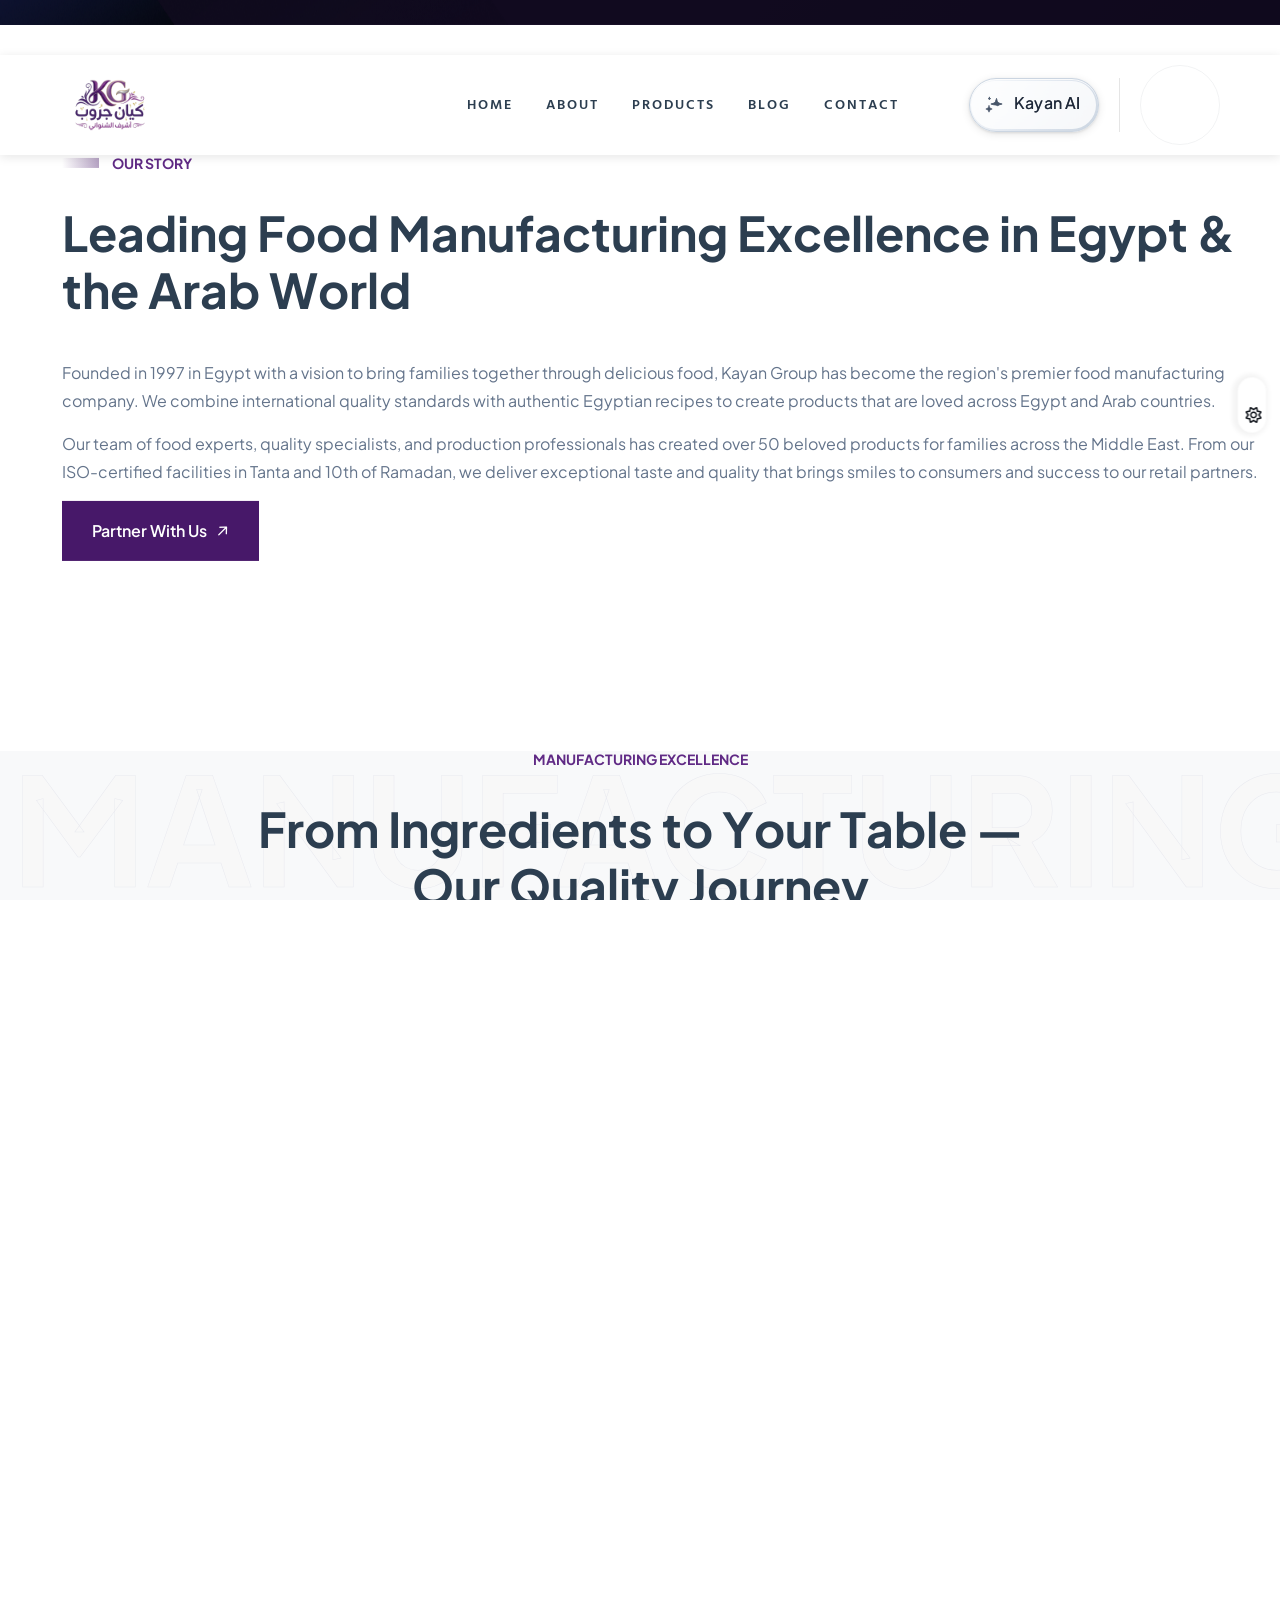
==== about.html @ 25fbd04a "lol lol" ====
<!DOCTYPE html>
<html class="no-js" lang="en">

<head>
    <meta charset="utf-8">
    <meta http-equiv="x-ua-compatible" content="ie=edge">
    <meta name="viewport" content="width=device-width, initial-scale=1, shrink-to-fit=no, user-scalable=no">
    <meta name="description"
        content="Learn about Kayan Group - Egypt's trusted food manufacturer since 1997. Discover our story of quality chocolates, candies, juices, and snacks across the Middle East with ISO certification.">

    <!-- Site Title -->
    <title>About Us - Kayan Group | Egyptian Food Manufacturing Excellence Since 1997</title>

    <!-- Place favicon.ico in the root directory -->
    <link rel="shortcut icon" type="image/x-icon" href="assets/img/favicon.png">

    <!-- CSS here -->
    <link rel="stylesheet" href="assets/css/bootstrap.min.css">
    <link rel="stylesheet" href="assets/css/fontawesome.min.css">
    <link rel="stylesheet" href="assets/css/venobox.min.css">
    <link rel="stylesheet" href="assets/css/odometer.min.css">
    <link rel="stylesheet" href="assets/css/nice-select.css">
    <link rel="stylesheet" href="assets/css/carouselTicker.css">
    <link rel="stylesheet" href="assets/css/swiper.min.css">
    <link rel="stylesheet" href="assets/css/main.css">
    <link rel="stylesheet" href="assets/css/custom-logo.css">

    <!-- Mobile Responsive Fixes -->
    <style>
        /* === BODY THEME STYLES === */
        body {
            background-color: #02050A !important;
            color: var(--rr-color-text-body);
        }

        [data-theme="light"] body {
            background-color: var(--rr-color-common-white) !important;
            color: #74787C;
        }

        /* === LOGO THEME STYLES === */
        .header-logo a {
            color: var(--rr-color-common-white) !important;
            font-family: var(--rr-ff-heading) !important;
        }

        [data-theme="light"] .header-logo a {
            color: #2c3e50 !important;
        }

        .side-menu-logo a {
            color: var(--rr-color-common-white) !important;
            font-family: var(--rr-ff-heading) !important;
        }

        [data-theme="light"] .side-menu-logo a {
            color: #2c3e50 !important;
        }

        /* === COMPREHENSIVE LIGHT MODE === */
        [data-theme="light"] {
            body {
                background-color: #ffffff !important;
                color: #2c3e50 !important;
            }

            .about-section-2,
            .about-section-5 {
                background-color: #ffffff !important;
            }

            .section-heading .section-title {
                color: #2c3e50 !important;
            }

            .section-heading .sub-heading {
                color: #602a85 !important;
            }

            .section-heading p,
            .about-content-2 p,
            .about-content-5 p {
                color: #64748b !important;
            }

            .process-section-2 {
                background-color: #f8f9fa !important;
            }

            .process-box {
                background-color: #ffffff !important;
                border: 1px solid #e2e8f0 !important;
                box-shadow: 0 2px 8px rgba(0, 0, 0, 0.1) !important;
            }

            .process-box .title {
                color: #2c3e50 !important;
            }

            .process-box p {
                color: #64748b !important;
            }

            .counter-section {
                background-color: #f8f9fa !important;
            }

            .counter-item .title {
                color: #2c3e50 !important;
            }

            .counter-item p {
                color: #64748b !important;
            }

            .testimonial-section {
                background-color: #ffffff !important;
            }

            .testi-item {
                background-color: #ffffff !important;
                border: 1px solid #e2e8f0 !important;
                box-shadow: 0 2px 8px rgba(0, 0, 0, 0.1) !important;
            }

            .testi-content .author {
                color: #2c3e50 !important;
            }

            .testi-content p {
                color: #64748b !important;
            }

            .running-text {
                background: linear-gradient(135deg, #602a85 0%, #471869 100%) !important;
            }

            .running-text ul li {
                color: #ffffff !important;
            }

            .page-header {
                background: linear-gradient(135deg, #602a85 0%, #471869 100%) !important;
            }

            .page-header .title {
                color: #ffffff !important;
            }

            .page-header .sub-title a {
                color: rgba(255, 255, 255, 0.8) !important;
            }

            h1,
            h2,
            h3,
            h4,
            h5,
            h6 {
                color: #2c3e50 !important;
            }

            p {
                color: #64748b !important;
            }

            /* === FOOTER AND HEADER LIGHT MODE === */
            .footer-section {
                background-color: #2c3e50 !important;
            }

            .header {
                background-color: rgba(255, 255, 255, 0.95) !important;
                backdrop-filter: blur(10px) !important;
            }

            .header.sticky-active {
                background-color: #ffffff !important;
                box-shadow: 0 2px 10px rgba(0, 0, 0, 0.1) !important;
            }

            .mobile-menu-items a {
                color: #2c3e50 !important;
            }

            .sidebar-area {
                background-color: #ffffff !important;
                color: #2c3e50 !important;
            }
        }

        @media (max-width: 767px) {

            /* Hero Section Mobile Fixes */
            .hero-content .sub-title,
            .page-header .title {
                font-size: 28px !important;
                line-height: 1.2 !important;
            }

            /* Section titles mobile */
            .section-title {
                font-size: 24px !important;
                line-height: 1.3 !important;
                margin-bottom: 20px !important;
            }

            /* Container and spacing adjustments */
            .container {
                padding-left: 15px !important;
                padding-right: 15px !important;
            }

            .pt-130 {
                padding-top: 60px !important;
            }

            .pb-130 {
                padding-bottom: 60px !important;
            }

            /* About items mobile */
            .about-item {
                text-align: center !important;
                margin-bottom: 30px !important;
            }

            /* Process items mobile */
            .process-item {
                text-align: center !important;
                padding: 20px 15px !important;
                margin-bottom: 30px !important;
            }

            /* Team items mobile */
            .team-item {
                margin-bottom: 30px !important;
            }

            /* Counter items mobile */
            .counter-item {
                text-align: center !important;
                margin-bottom: 30px !important;
            }

            /* Text adjustments */
            .sub-heading {
                font-size: 14px !important;
                margin-bottom: 10px !important;
            }

            /* Mobile navigation improvements */
            .mobile-menu-items {
                display: block !important;
            }

            /* Grid improvements */
            .row>div {
                margin-bottom: 20px !important;
            }

            /* Text overflow fixes */
            .overflow-hidden {
                overflow: visible !important;
            }

            /* About content mobile */
            .about-content {
                padding: 20px !important;
            }

            /* Tab content mobile */
            .nav-tabs {
                flex-direction: column !important;
            }

            .nav-link {
                text-align: center !important;
                margin-bottom: 10px !important;
            }
        }

        @media (max-width: 575px) {

            /* Extra small devices */
            .page-header .title {
                font-size: 24px !important;
            }

            .section-title {
                font-size: 20px !important;
            }

            .container {
                max-width: 100% !important;
                padding-left: 10px !important;
                padding-right: 10px !important;
            }
        }

        /* === PRELOADER RESPONSIVE FIXES === */
        .loading {
            white-space: nowrap !important;
            overflow: visible !important;
            width: auto !important;
            min-width: max-content;
            text-align: center;
        }

        .loading:before,
        .loading:after {
            white-space: nowrap !important;
            overflow: hidden !important;
            display: inline-block;
        }

        /* Responsive font sizes to ensure single line */
        @media (max-width: 1200px) {
            .loading {
                font-size: 80px !important;
            }
        }

        @media (max-width: 992px) {
            .loading {
                font-size: 70px !important;
            }
        }

        @media (max-width: 768px) {
            .loading {
                font-size: 50px !important;
            }
        }

        @media (max-width: 576px) {
            .loading {
                font-size: 35px !important;
            }
        }

        @media (max-width: 480px) {
            .loading {
                font-size: 28px !important;
            }
        }

        @media (max-width: 320px) {
            .loading {
                font-size: 22px !important;
            }
        }

        /* Ensure preloader text centering works correctly */
        #preloader .loading {
            left: 50% !important;
            transform: translate(-50%, -50%) !important;
            width: auto !important;
            max-width: 90vw;
        }
    </style>
</head>

<body>
    <!-- header-area-start -->
    <header class="header inner-header sticky-active">
        <div class="primary-header">
            <div class="primary-header-inner">
                <div class="header-logo d-lg-block">
                    <a href="index.html">
                        <img src="assets/img/logo/LOGO.png" alt="Kayan Group" style="height: 100px;" class="logo-dark">
                        <img src="assets/img/logo/LOGO light.png" alt="Kayan Group" style="height: 100px;"
                            class="logo-light">
                    </a>
                </div>
                <div class="header-right-wrap">
                    <div class="header-menu-wrap">
                        <div class="mobile-menu-items">
                            <ul>
                                <li>
                                    <a href="index.html">Home</a>
                                </li>
                                <li class="active">
                                    <a href="about.html">About</a>
                                </li>
                                <li>
                                    <a href="project.html">Products</a>
                                </li>
                                <li>
                                    <a href="blog.html">Blog</a>
                                </li>
                                <li><a href="contact.html">Contact</a></li>
                            </ul>
                        </div>
                    </div>
                    <!-- /.header-menu-wrap -->
                    <div class="header-right">
                        <div class="header-ai-btn">
                            <div class="sp">
                                <button class="sparkle-button">
                                    <span class="spark"></span>
                                    <span class="backdrop"></span>
                                    <svg class="sparkle" viewBox="0 0 24 24" fill="none"
                                        xmlns="http://www.w3.org/2000/svg">
                                        <path
                                            d="M14.187 8.096L15 5.25L15.813 8.096C16.0231 8.83114 16.4171 9.50062 16.9577 10.0413C17.4984 10.5819 18.1679 10.9759 18.903 11.186L21.75 12L18.904 12.813C18.1689 13.0231 17.4994 13.4171 16.9587 13.9577C16.4181 14.4984 15.1679 13.0241 11.097 12.814L8.25 12L11.096 11.187C11.8311 10.9769 12.5006 10.5829 13.0413 10.0423C13.5819 9.50162 13.9759 8.83214 14.186 8.097L14.187 8.096Z"
                                            fill="black" stroke="black" stroke-linecap="round" stroke-linejoin="round">
                                        </path>
                                        <path
                                            d="M6 14.25L5.741 15.285C5.59267 15.8785 5.28579 16.4206 4.85319 16.8532C4.42059 17.2858 3.87853 17.5927 3.285 17.741L2.25 18L3.285 18.259C3.87853 18.4073 4.42059 18.7142 4.85319 19.1468C5.28579 19.5794 5.59267 20.1215 5.741 20.715L6 21.75L6.259 20.715C6.40725 20.1216 6.71398 19.5796 7.14639 19.147C7.5788 18.7144 8.12065 18.4075 8.714 18.259L9.75 18L8.714 17.741C8.12065 17.5925 7.5788 17.2856 7.14639 16.853C6.71398 16.4204 6.40725 15.8784 6.259 15.285L6 14.25Z"
                                            fill="black" stroke="black" stroke-linecap="round" stroke-linejoin="round">
                                        </path>
                                        <path
                                            d="M6.5 4L6.303 4.5915C6.24777 4.75718 6.15472 4.90774 6.03123 5.03123C5.90774 5.15472 5.75718 5.24777 5.5915 5.303L5 5.5L5.5915 5.697C5.75718 5.75223 5.90774 5.84528 6.03123 5.96877C6.15472 6.09226 6.24777 6.24282 6.303 6.4085L6.5 7L6.697 6.4085C6.75223 6.24282 6.84528 6.09226 6.96877 5.96877C7.09226 5.84528 7.24282 5.75223 7.4085 5.697L8 5.5L7.4085 5.303C7.24282 5.24777 7.09226 5.15472 6.96877 5.03123C6.84528 4.90774 6.75223 4.75718 6.697 4.5915L6.5 4Z"
                                            fill="black" stroke="black" stroke-linecap="round" stroke-linejoin="round">
                                        </path>
                                    </svg>
                                    <span class="text">Kayan AI</span>
                                </button>
                                <div class="bodydrop"></div>
                                <span aria-hidden="true" class="particle-pen">
                                    <svg class="particle" viewBox="0 0 15 15" fill="none"
                                        xmlns="http://www.w3.org/2000/svg">
                                        <path
                                            d="M6.937 3.846L7.75 1L8.563 3.846C8.77313 4.58114 9.1671 5.25062 9.70774 5.79126C10.2484 6.3319 10.9179 6.72587 11.653 6.936L14.5 7.75L11.654 8.563C10.9189 8.77313 10.2494 9.1671 9.70874 9.70774C9.1681 10.2484 8.77413 10.9179 8.564 11.653L7.75 14.5L6.937 11.654C6.72687 10.9189 6.3329 10.2494 5.79226 9.70874C5.25162 9.1681 4.58214 8.77413 3.847 8.564L1 7.75L3.846 6.937C4.58114 6.72687 5.25062 6.3329 5.79126 5.79226C6.3319 5.25162 6.72587 4.58214 6.936 3.847L6.937 3.846Z"
                                            fill="black" stroke="black" stroke-linecap="round" stroke-linejoin="round">
                                        </path>
                                    </svg>
                                    <svg class="particle" viewBox="0 0 15 15" fill="none"
                                        xmlns="http://www.w3.org/2000/svg">
                                        <path
                                            d="M6.937 3.846L7.75 1L8.563 3.846C8.77313 4.58114 9.1671 5.25062 9.70774 5.79126C10.2484 6.3319 10.9179 6.72587 11.653 6.936L14.5 7.75L11.654 8.563C10.9189 8.77313 10.2494 9.1671 9.70874 9.70774C9.1681 10.2484 8.77413 10.9179 8.564 11.653L7.75 14.5L6.937 11.654C6.72687 10.9189 6.3329 10.2494 5.79226 9.70874C5.25162 9.1681 4.58214 8.77413 3.847 8.564L1 7.75L3.846 6.937C4.58114 6.72687 5.25062 6.3329 5.79126 5.79226C6.3319 5.25162 6.72587 4.58214 6.936 3.847L6.937 3.846Z"
                                            fill="black" stroke="black" stroke-linecap="round" stroke-linejoin="round">
                                        </path>
                                    </svg>
                                    <svg class="particle" viewBox="0 0 15 15" fill="none"
                                        xmlns="http://www.w3.org/2000/svg">
                                        <path
                                            d="M6.937 3.846L7.75 1L8.563 3.846C8.77313 4.58114 9.1671 5.25062 9.70774 5.79126C10.2484 6.3319 10.9179 6.72587 11.653 6.936L14.5 7.75L11.654 8.563C10.9189 8.77313 10.2494 9.1671 9.70874 9.70774C9.1681 10.2484 8.77413 10.9179 8.564 11.653L7.75 14.5L6.937 11.654C6.72687 10.9189 6.3329 10.2494 5.79226 9.70874C5.25162 9.1681 4.58214 8.77413 3.847 8.564L1 7.75L3.846 6.937C4.58114 6.72687 5.25062 6.3329 5.79126 5.79226C6.3319 5.25162 6.72587 4.58214 6.936 3.847L6.937 3.846Z"
                                            fill="black" stroke="black" stroke-linecap="round" stroke-linejoin="round">
                                        </path>
                                    </svg>
                                    <svg class="particle" viewBox="0 0 15 15" fill="none"
                                        xmlns="http://www.w3.org/2000/svg">
                                        <path
                                            d="M6.937 3.846L7.75 1L8.563 3.846C8.77313 4.58114 9.1671 5.25062 9.70774 5.79126C10.2484 6.3319 10.9179 6.72587 11.653 6.936L14.5 7.75L11.654 8.563C10.9189 8.77313 10.2494 9.1671 9.70874 9.70774C9.1681 10.2484 8.77413 10.9179 8.564 11.653L7.75 14.5L6.937 11.654C6.72687 10.9189 6.3329 10.2494 5.79226 9.70874C5.25162 9.1681 4.58214 8.77413 3.847 8.564L1 7.75L3.846 6.937C4.58114 6.72687 5.25062 6.3329 5.79126 5.79226C6.3319 5.25162 6.72587 4.58214 6.936 3.847L6.937 3.846Z"
                                            fill="black" stroke="black" stroke-linecap="round" stroke-linejoin="round">
                                        </path>
                                    </svg>
                                    <svg class="particle" viewBox="0 0 15 15" fill="none"
                                        xmlns="http://www.w3.org/2000/svg">
                                        <path
                                            d="M6.937 3.846L7.75 1L8.563 3.846C8.77313 4.58114 9.1671 5.25062 9.70774 5.79126C10.2484 6.3319 10.9179 6.72587 11.653 6.936L14.5 7.75L11.654 8.563C10.9189 8.77313 10.2494 9.1671 9.70874 9.70774C9.1681 10.2484 8.77413 10.9179 8.564 11.653L7.75 14.5L6.937 11.654C6.72687 10.9189 6.3329 10.2494 5.79226 9.70874C5.25162 9.1681 4.58214 8.77413 3.847 8.564L1 7.75L3.846 6.937C4.58114 6.72687 5.25062 6.3329 5.79126 5.79226C6.3319 5.25162 6.72587 4.58214 6.936 3.847L6.937 3.846Z"
                                            fill="black" stroke="black" stroke-linecap="round" stroke-linejoin="round">
                                        </path>
                                    </svg>
                                    <svg class="particle" viewBox="0 0 15 15" fill="none"
                                        xmlns="http://www.w3.org/2000/svg">
                                        <path
                                            d="M6.937 3.846L7.75 1L8.563 3.846C8.77313 4.58114 9.1671 5.25062 9.70774 5.79126C10.2484 6.3319 10.9179 6.72587 11.653 6.936L14.5 7.75L11.654 8.563C10.9189 8.77313 10.2494 9.1671 9.70874 9.70774C9.1681 10.2484 8.77413 10.9179 8.564 11.653L7.75 14.5L6.937 11.654C6.72687 10.9189 6.3329 10.2494 5.79226 9.70874C5.25162 9.1681 4.58214 8.77413 3.847 8.564L1 7.75L3.846 6.937C4.58114 6.72687 5.25062 6.3329 5.79126 5.79226C6.3319 5.25162 6.72587 4.58214 6.936 3.847L6.937 3.846Z"
                                            fill="black" stroke="black" stroke-linecap="round" stroke-linejoin="round">
                                        </path>
                                    </svg>
                                    <svg class="particle" viewBox="0 0 15 15" fill="none"
                                        xmlns="http://www.w3.org/2000/svg">
                                        <path
                                            d="M6.937 3.846L7.75 1L8.563 3.846C8.77313 4.58114 9.1671 5.25062 9.70774 5.79126C10.2484 6.3319 10.9179 6.72587 11.653 6.936L14.5 7.75L11.654 8.563C10.9189 8.77313 10.2494 9.1671 9.70874 9.70774C9.1681 10.2484 8.77413 10.9179 8.564 11.653L7.75 14.5L6.937 11.654C6.72687 10.9189 6.3329 10.2494 5.79226 9.70874C5.25162 9.1681 4.58214 8.77413 3.847 8.564L1 7.75L3.846 6.937C4.58114 6.72687 5.25062 6.3329 5.79126 5.79226C6.3319 5.25162 6.72587 4.58214 6.936 3.847L6.937 3.846Z"
                                            fill="black" stroke="black" stroke-linecap="round" stroke-linejoin="round">
                                        </path>
                                    </svg>
                                    <svg class="particle" viewBox="0 0 15 15" fill="none"
                                        xmlns="http://www.w3.org/2000/svg">
                                        <path
                                            d="M6.937 3.846L7.75 1L8.563 3.846C8.77313 4.58114 9.1671 5.25062 9.70774 5.79126C10.2484 6.3319 10.9179 6.72587 11.653 6.936L14.5 7.75L11.654 8.563C10.9189 8.77313 10.2494 9.1671 9.70874 9.70774C9.1681 10.2484 8.77413 10.9179 8.564 11.653L7.75 14.5L6.937 11.654C6.72687 10.9189 6.3329 10.2494 5.79226 9.70874C5.25162 9.1681 4.58214 8.77413 3.847 8.564L1 7.75L3.846 6.937C4.58114 6.72687 5.25062 6.3329 5.79126 5.79226C6.3319 5.25162 6.72587 4.58214 6.936 3.847L6.937 3.846Z"
                                            fill="black" stroke="black" stroke-linecap="round" stroke-linejoin="round">
                                        </path>
                                    </svg>
                                    <svg class="particle" viewBox="0 0 15 15" fill="none"
                                        xmlns="http://www.w3.org/2000/svg">
                                        <path
                                            d="M6.937 3.846L7.75 1L8.563 3.846C8.77313 4.58114 9.1671 5.25062 9.70774 5.79126C10.2484 6.3319 10.9179 6.72587 11.653 6.936L14.5 7.75L11.654 8.563C10.9189 8.77313 10.2494 9.1671 9.70874 9.70774C9.1681 10.2484 8.77413 10.9179 8.564 11.653L7.75 14.5L6.937 11.654C6.72687 10.9189 6.3329 10.2494 5.79226 9.70874C5.25162 9.1681 4.58214 8.77413 3.847 8.564L1 7.75L3.846 6.937C4.58114 6.72687 5.25062 6.3329 5.79126 5.79226C6.3319 5.25162 6.72587 4.58214 6.936 3.847L6.937 3.846Z"
                                            fill="black" stroke="black" stroke-linecap="round" stroke-linejoin="round">
                                        </path>
                                    </svg>
                                    <svg class="particle" viewBox="0 0 15 15" fill="none"
                                        xmlns="http://www.w3.org/2000/svg">
                                        <path
                                            d="M6.937 3.846L7.75 1L8.563 3.846C8.77313 4.58114 9.1671 5.25062 9.70774 5.79126C10.2484 6.3319 10.9179 6.72587 11.653 6.936L14.5 7.75L11.654 8.563C10.9189 8.77313 10.2494 9.1671 9.70874 9.70774C9.1681 10.2484 8.77413 10.9179 8.564 11.653L7.75 14.5L6.937 11.654C6.72687 10.9189 6.3329 10.2494 5.79226 9.70874C5.25162 9.1681 4.58214 8.77413 3.847 8.564L1 7.75L3.846 6.937C4.58114 6.72687 5.25062 6.3329 5.79126 5.79226C6.3319 5.25162 6.72587 4.58214 6.936 3.847L6.937 3.846Z"
                                            fill="black" stroke="black" stroke-linecap="round" stroke-linejoin="round">
                                        </path>
                                    </svg>
                                </span>
                            </div>
                        </div>
                        <div class="sidebar-icon">
                            <button class="sidebar-trigger open">
                                <svg width="24" height="23" viewBox="0 0 24 23" fill="none"
                                    xmlns="http://www.w3.org/2000/svg">
                                    <path d="M0.300781 0H5.30078V5H0.300781V0Z" fill="currentColor" />
                                    <path d="M0.300781 9H5.30078V14H0.300781V9Z" fill="currentColor" />
                                    <path d="M0.300781 18H5.30078V23H0.300781V18Z" fill="currentColor" />
                                    <path d="M9.30078 0H14.3008V5H9.30078V0Z" fill="currentColor" />
                                    <path d="M9.30078 9H14.3008V14H9.30078V9Z" fill="currentColor" />
                                    <path d="M9.30078 18H14.3008V23H9.30078V18Z" fill="currentColor" />
                                    <path d="M18.3008 0H23.3008V5H18.3008V0Z" fill="currentColor" />
                                    <path d="M18.3008 9H23.3008V14H18.3008V9Z" fill="currentColor" />
                                    <path d="M18.3008 18H23.3008V23H18.3008V18Z" fill="currentColor" />
                                </svg>
                            </button>
                        </div>
                    </div>
                    <!-- /.header-right -->
                </div>
            </div>
            <!-- /.primary-header-inner -->
        </div>
    </header>
    <!-- /.Main Header -->

    <div id="popup-search-box">
        <div class="box-inner-wrap d-flex align-items-center">
            <form id="form" action="#" method="get" role="search">
                <input id="popup-search" type="text" name="s" placeholder="Type keywords here...">
            </form>
            <div class="search-close"><i class="fa-sharp fa-regular fa-xmark"></i></div>
        </div>
    </div>
    <!-- /#popup-search-box -->

    <div id="sidebar-area" class="sidebar-area">
        <button class="sidebar-trigger close">
            <svg class="sidebar-close" xmlns="http://www.w3.org/2000/svg" xmlns:xlink="http://www.w3.org/1999/xlink"
                x="0px" y="0px" width="16px" height="12.7px" viewBox="0 0 16 12.7"
                style="enable-background: new 0 0 16 12.7" xml:space="preserve">
                <g>
                    <rect x="0" y="5.4" transform="matrix(0.7071 -0.7071 0.7071 0.7071 -2.1569 7.5208)" width="16"
                        height="2"></rect>
                    <rect x="0" y="5.4" transform="matrix(0.7071 0.7071 -0.7071 0.7071 6.8431 -3.7929)" width="16"
                        height="2"></rect>
                </g>
            </svg>
        </button>
        <div class="side-menu-content">
            <div class="side-menu-logo">
                <a href="index.html">
                    <img src="assets/img/logo/LOGO.png" alt="Kayan Group" style="height: 70px;" class="logo-dark">
                    <img src="assets/img/logo/LOGO light.png" alt="Kayan Group" style="height: 70px;"
                        class="logo-light">
                </a>
            </div>
            <div class="side-menu-wrap"></div>
            <div class="side-menu-about">
                <div class="side-menu-header">
                    <h3>About Us</h3>
                </div>
                <p>We are a leading food manufacturing company established in 1997 in Egypt, specializing in premium
                    chocolates, candies, juices, and snacks for families across the Middle East. From our ISO-certified
                    facilities, we create delicious moments with quality and authentic Egyptian recipes.</p>
                <a href="contact.html" class="rr-primary-btn">Partner With Us</a>
            </div>
            <div class="side-menu-contact">
                <div class="side-menu-header">
                    <h3>Contact Us</h3>
                </div>
                <ul class="side-menu-list">
                    <li>
                        <i class="fas fa-map-marker-alt"></i>
                        <p>Al-Nakheel Resort, after Total Gas Station, Ismailia–Cairo Road, next to Ben El-Maboud Coffee
                            Company – Cairo</p>
                    </li>
                    <li>
                        <i class="fas fa-phone"></i>
                        <a href="tel:+201066122005">+20 106 612 2005</a>
                    </li>
                    <li>
                        <i class="fas fa-envelope-open-text"></i>
                        <a href="mailto:Info@kayan-grp.com">Info@kayan-grp.com</a>
                    </li>
                </ul>
            </div>
            <ul class="side-menu-social">
                <li class="facebook"><a href="#"><i class="fab fa-facebook-f"></i></a></li>
                <li class="instagram"><a href="#"><i class="fab fa-instagram"></i></a></li>
                <li class="twitter"><a href="#"><i class="fab fa-twitter"></i></a></li>
                <li class="g-plus"><a href="#"><i class="fab fa-fab fa-google-plus"></i></a></li>
            </ul>
        </div>
    </div>
    <!--/.sidebar-area-->

    <div id="preloader">
        <div class="loading" data-loading-text="Kayan Group"></div>
    </div>
    <!-- ./ preloader -->

    <div id="smooth-wrapper">
        <div id="smooth-content">

            <section class="page-header" data-background="assets/img/bg-img/page-header-bg.jpg">
                <div class="overlay"></div>
                <div class="shapes">
                    <div class="shape shape-1"><img src="assets/img/shapes/page-header-shape-1.png" alt="shape"></div>
                    <div class="shape shape-2"><img src="assets/img/shapes/page-header-shape-2.png" alt="shape"></div>
                    <div class="shape shape-3"><img src="assets/img/shapes/page-header-shape-3.png" alt="shape"></div>
                </div>
                <div class="container">
                    <div class="page-header-content text-center">
                        <h1 class="title">About Kayan Group</h1>
                        <h4 class="sub-title"><a class="home" href="/">Home </a><span></span><a class="inner-page"
                                href="about.html"> About Us</a></h4>
                    </div>
                </div>
            </section>
            <!-- ./ page-header -->

            <section class="about-section-2 pt-130 pb-130">
                <div class="container">
                    <div class="row about-wrap-2 gy-lg-0 gy-4 align-items-center">
                        <div class="col-lg-12 col-md-12">
                            <div class="about-content-2">
                                <div class="section-heading">
                                    <h4 class="sub-heading after-none" data-text-animation="fade-in"
                                        data-duration="1.5">Our Story</h4>
                                    <h2 class="section-title" data-text-animation data-split="word" data-duration="1">
                                        Leading Food Manufacturing Excellence in Egypt & the Arab World</h2>
                                    <p class="fade-top">Founded in 1997 in Egypt with a vision to bring families
                                        together through delicious food, Kayan Group has become the region's premier
                                        food manufacturing company. We combine international quality standards with
                                        authentic Egyptian recipes to create products that are loved across Egypt and
                                        Arab countries.</p>
                                    <p class="fade-top">Our team of food experts, quality specialists, and production
                                        professionals has created over 50 beloved products for families across the
                                        Middle East. From our ISO-certified facilities in Tanta and 10th of Ramadan, we
                                        deliver exceptional taste and quality that brings smiles to consumers and
                                        success to our retail partners.</p>
                                    <div class="about-btn fade-top">
                                        <a href="contact.html" class="rr-primary-btn">Partner With Us<i
                                                class="fa-regular fa-arrow-right"></i></a>
                                    </div>
                                </div>
                            </div>
                        </div>
                    </div>
                </div>
            </section>
            <!-- ./ about-section-2 -->

            <section class="process-section-2 fade-wrapper">
                <div class="container">
                    <div class="section-heading text-center">
                        <span class="bg-text">Manufacturing</span>
                        <h4 class="sub-heading" data-text-animation="fade-in" data-duration="1.5">Manufacturing
                            Excellence</h4>
                        <h2 class="section-title" data-text-animation data-split="word" data-duration="1">From
                            Ingredients to Your Table — <br>Our Quality Journey</h2>
                    </div>
                    <div class="row gy-lg-0 gy-4">
                        <div class="col-lg-4 col-md-6">
                            <div class="process-box fade-top">
                                <span class="number">01</span>
                                <h3 class="title">Recipe Development & Sourcing</h3>
                                <p>We carefully select premium ingredients and develop authentic recipes that meet
                                    international standards while capturing traditional Egyptian flavors families love.
                                </p>
                                <a href="contact.html" class="read-more">Learn More<i
                                        class="fa-sharp fa-regular fa-chevrons-right"></i></a>
                            </div>
                        </div>
                        <div class="col-lg-4 col-md-6">
                            <div class="process-box fade-top">
                                <span class="number">02</span>
                                <h3 class="title">Quality Manufacturing</h3>
                                <p>Using state-of-the-art equipment in our ISO-certified facilities, we manufacture each
                                    product with precision, rigorous testing, and attention to detail.</p>
                                <a href="contact.html" class="read-more">Learn More<i
                                        class="fa-sharp fa-regular fa-chevrons-right"></i></a>
                            </div>
                        </div>
                        <div class="col-lg-4 col-md-6">
                            <div class="process-box fade-top">
                                <span class="number">03</span>
                                <h3 class="title">Packaging & Distribution</h3>
                                <p>Products are carefully packaged in attractive, safe containers and distributed fresh
                                    across Egypt and exported to Arab countries through our trusted network.</p>
                                <a href="contact.html" class="read-more">Learn More<i
                                        class="fa-sharp fa-regular fa-chevrons-right"></i></a>
                            </div>
                        </div>
                    </div>
                </div>
            </section>
            <!-- ./ process-section-2 -->

            <section class="counter-section counter-2">
                <div class="container">
                    <div class="row gy-lg-0 gy-4">
                        <div class="col-lg-3 col-md-6">
                            <div class="counter-item">
                                <h3 class="title"><span class="odometer" data-count="50">0</span>+</h3>
                                <p>Food Products <br>Manufactured</p>
                            </div>
                        </div>
                        <div class="col-lg-3 col-md-6">
                            <div class="counter-item">
                                <h3 class="title"><span class="odometer" data-count="200">0</span>+</h3>
                                <p>Retail <br>Partners</p>
                            </div>
                        </div>
                        <div class="col-lg-3 col-md-6">
                            <div class="counter-item">
                                <h3 class="title"><span class="odometer" data-count="5">0</span></h3>
                                <p>Arab Countries <br>Served</p>
                            </div>
                        </div>
                        <div class="col-lg-3 col-md-6">
                            <div class="counter-item">
                                <h3 class="title"><span class="odometer" data-count="27">0</span>+</h3>
                                <p>Years of <br>Excellence</p>
                            </div>
                        </div>
                    </div>
                </div>
            </section>
            <!-- ./ counter-section -->

            <div class="running-text running-3">
                <div class="bg-img" data-background="assets/img/bg-img/running-bg.jpg"></div>
                <div class="carouselTicker carouselTicker-nav" data-speed="fast">
                    <ul class="text-anim carouselTicker__list scroller__inner inner-3">
                        <li>Premium Chocolates</li>
                        <li class="stroke-text">Sweet Candies</li>
                        <li>Fresh Juices</li>
                        <li class="stroke-text">Food Manufacturing</li>
                        <li>ISO Certified</li>
                        <li class="stroke-text">Egyptian Heritage</li>
                        <li>Crispy Snacks</li>
                        <li class="stroke-text">Mawlid Sweets</li>
                    </ul>
                </div>
            </div>
            <!-- ./ running-text -->

            <section class="about-section-5 pt-130 pb-130">
                <div class="container">
                    <div class="row gy-lg-0 gy-4">
                        <div class="col-lg-12">
                            <div class="about-content-5">
                                <div class="section-heading">
                                    <h4 class="sub-heading after-none" data-text-animation="fade-in"
                                        data-duration="1.5">Our Quality Promise</h4>
                                    <h2 class="section-title" data-text-animation data-split="word" data-duration="1">
                                        ISO-Certified Manufacturing Excellence</h2>
                                    <p class="fade-top">Our state-of-the-art facilities in Tanta and 10th of Ramadan
                                        enable us to deliver premium food products that compete on the international
                                        stage. With ISO 22000, 9001, and 45001 certifications, we have everything needed
                                        to bring authentic Egyptian flavors to your table with safety and quality.</p>
                                    <p class="fade-top">We specialize in authentic recipes that honor Egyptian
                                        traditions while meeting international food safety standards. Our experienced
                                        team ensures every product maintains consistent quality across all our markets
                                        in Egypt, Iraq, Libya, Sudan, Palestine, and Kuwait.</p>
                                    <div class="about-btn fade-top">
                                        <a href="contact.html" class="rr-primary-btn">Contact Us<i
                                                class="fa-regular fa-arrow-right"></i></a>
                                    </div>
                                </div>
                            </div>
                        </div>
                    </div>
                </div>
            </section>
            <!-- ./ about-section -->


            <!-- Footer Redesign -->
            <footer class="footer-section bg-dark-1">
                <div class="shape"></div>
                <div class="container">
                    <div class="row footer-wrap">
                        <div class="col-lg-3 col-md-6">
                            <div class="footer-widget">
                                <div class="footer-logo mb-25">
                                    <a href="index.html">
                                        <img src="assets/img/logo/LOGO.png" alt="Kayan Group" class="logo-dark"
                                            style="max-height: 90px;">
                                        <img src="assets/img/logo/LOGO light.png" alt="Kayan Group" class="logo-light"
                                            style="max-height: 90px;">
                                    </a>
                                </div>
                                <p class="mb-25">Creating delicious food products that bring families together since
                                    1997. Premium quality from Egypt to the Arab world.</p>
                                <ul class="footer-social">
                                    <li><a href="#"><i class="fab fa-facebook-f"></i></a></li>
                                    <li><a href="#"><i class="fab fa-instagram"></i></a></li>
                                    <li><a href="#"><i class="fab fa-linkedin-in"></i></a></li>
                                </ul>
                            </div>
                        </div>
                        <div class="col-lg-3 col-md-6">
                            <div class="footer-widget">
                                <h3 class="widget-title">Useful Links</h3>
                                <ul class="footer-list">
                                    <li><a href="about.html">Our Story</a></li>
                                    <li><a href="project.html">Our Products</a></li>
                                    <li><a href="contact.html">Partnership</a></li>
                                    <li><a href="contact.html">Contact Us</a></li>
                                </ul>
                            </div>
                        </div>
                        <div class="col-lg-3 col-md-6">
                            <div class="footer-widget">
                                <h3 class="widget-title">Contact Us</h3>
                                <ul class="footer-contact-list">
                                    <li>
                                        <i class="fa-solid fa-envelope"></i>
                                        <a href="mailto:Info@kayan-grp.com">Info@kayan-grp.com</a>
                                    </li>
                                    <li>
                                        <i class="fa-solid fa-phone"></i>
                                        <div class="contact-text">
                                            <a href="tel:+201066122005">+20 106 612 2005</a>
                                        </div>
                                    </li>
                                    <li>
                                        <i class="fa-solid fa-location-dot"></i>
                                        <span>Al-Nakheel Resort, Ismailia–Cairo Road, Cairo, Egypt</span>
                                    </li>
                                </ul>
                            </div>
                        </div>
                        <div class="col-lg-3 col-md-6">
                            <div class="footer-widget">
                                <h3 class="widget-title">Stay Updated</h3>
                                <div class="footer-form mb-20">
                                    <form action="#" class="rr-subscribe-form">
                                        <div class="input-group">
                                            <input class="form-control" type="email" name="email"
                                                placeholder="Email address">
                                            <button class="submit">Subscribe</button>
                                        </div>
                                    </form>
                                </div>
                                <p class="small text-white-50">Get product updates and exclusive partner benefits.</p>
                            </div>
                        </div>
                    </div>
                </div>
                <div class="copyright-area">
                    <div class="container">
                        <div class="row align-items-center">
                            <div class="col-md-12 text-center">
                                <p class="mb-0">© 2025 Kayan Group. All Rights Reserved.</p>
                            </div>
                        </div>
                    </div>
                </div>
            </footer>
            <!-- ./ footer-section -->

        </div>
    </div>

    <!--scrollup-->

    <div id="theme-toogle" class="switcher-button">
        <div class="switcher-button-inner-left"></div>
        <div class="switcher-button-inner"></div>
    </div>

    <!-- JS here -->
    <script src="assets/js/vendor/jquary-3.6.0.min.js"></script>
    <script src="assets/js/vendor/bootstrap-bundle.js"></script>
    <script src="assets/js/vendor/imagesloaded-pkgd.js"></script>
    <script src="assets/js/vendor/waypoints.min.js"></script>
    <script src="assets/js/vendor/venobox.min.js"></script>
    <script src="assets/js/vendor/odometer.min.js"></script>
    <script src="assets/js/vendor/meanmenu.js"></script>
    <script src="assets/js/vendor/jquery.isotope.js"></script>
    <script src="assets/js/vendor/swiper.min.js"></script>
    <script src="assets/js/vendor/split-type.min.js"></script>
    <script src="assets/js/vendor/gsap.min.js"></script>
    <script src="assets/js/vendor/scroll-trigger.min.js"></script>
    <script src="assets/js/vendor/scroll-smoother.js"></script>
    <script src="assets/js/vendor/jquery.carouselTicker.js"></script>
    <script src="assets/js/vendor/nice-select.js"></script>
    <script src="assets/js/slider.js"></script>
    <script src="assets/js/contact.js"></script>
    <script src="assets/js/main.js"></script>
</body>

</html>
---- assets/css/carouselTicker.css ----
/**
 * CSS style for carouselTicker
 **/

.carouselTicker__list {
  margin: 10px 0;
  padding: 0;
  list-style-type: none;
  overflow: hidden;
}

.carouselTicker__item {
  margin: 0 0 0 5px;
  float: left;
  border: 4px solid red;
  width: 100px;
  height: 60px;
  line-height: 60px;
  text-align: center;
}

.carouselTicker__loader {
  position: absolute;
  left: 0;
  right: 0;
  top: 0;
  bottom: 0;
  background: #fff url("../images/loader.gif") center center no-repeat;
}

/**
 * CSS style for vertical direction
 **/

.carouselTicker_vertical .carouselTicker__list {
  margin: 0;
}

.carouselTicker_vertical .carouselTicker__item {
  margin: 0 0 5px 0;
  border: 4px solid red;
  width: 100px;
  height: 60px;
  line-height: 60px;
  text-align: center;
}

#carouselTicker .carouselTicker__item,
#carouselTicker-destructor-example .carouselTicker__item,
#carouselTicker-buttons-controls-example .carouselTicker__item {
  width: auto;
  height: auto;
  line-height: normal;
}

.carouselTicker__item img {
  vertical-align: top;
}
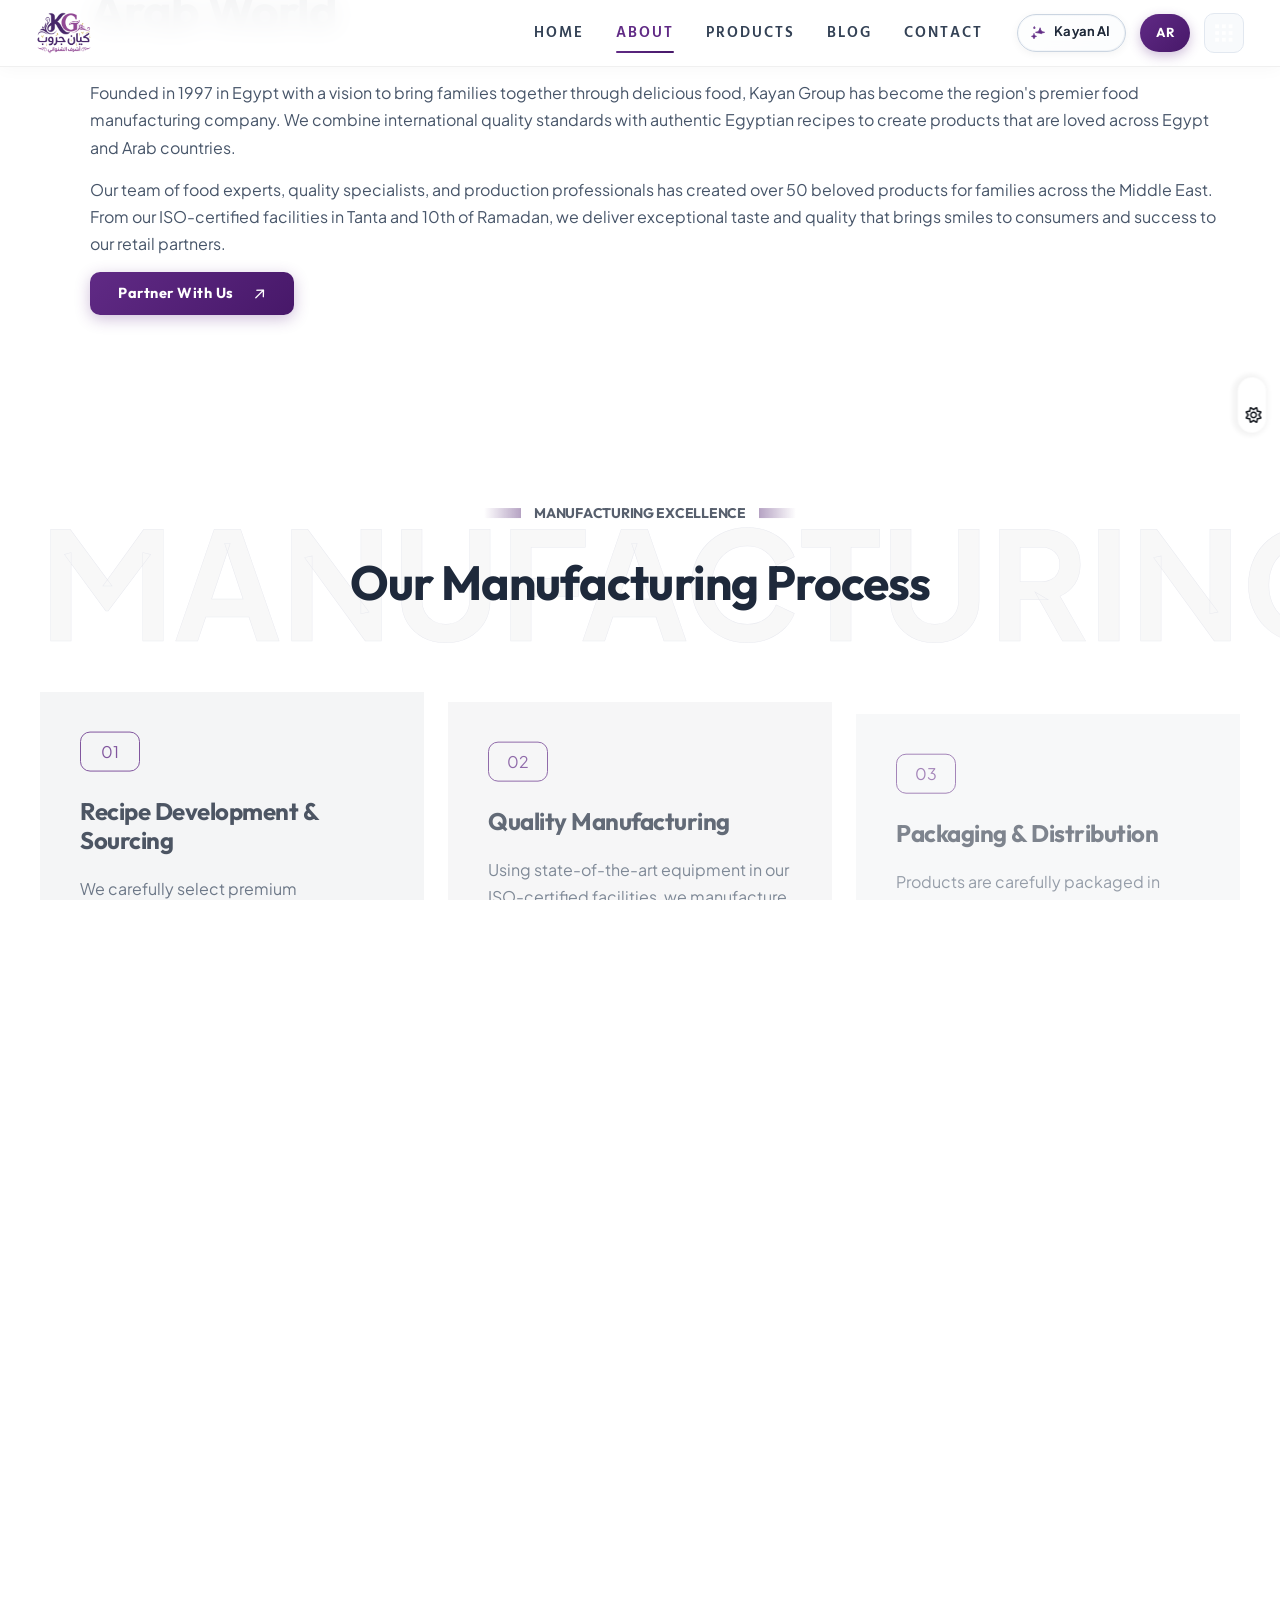
==== commit 0f132d3c: "zoz" ====
--- a/about.html
+++ b/about.html
@@ -25,340 +25,7 @@
     <link rel="stylesheet" href="assets/css/main.css">
     <link rel="stylesheet" href="assets/css/custom-logo.css">
 
-    <!-- Mobile Responsive Fixes -->
-    <style>
-        /* === BODY THEME STYLES === */
-        body {
-            background-color: #02050A !important;
-            color: var(--rr-color-text-body);
-        }
-
-        [data-theme="light"] body {
-            background-color: var(--rr-color-common-white) !important;
-            color: #74787C;
-        }
-
-        /* === LOGO THEME STYLES === */
-        .header-logo a {
-            color: var(--rr-color-common-white) !important;
-            font-family: var(--rr-ff-heading) !important;
-        }
-
-        [data-theme="light"] .header-logo a {
-            color: #2c3e50 !important;
-        }
-
-        .side-menu-logo a {
-            color: var(--rr-color-common-white) !important;
-            font-family: var(--rr-ff-heading) !important;
-        }
-
-        [data-theme="light"] .side-menu-logo a {
-            color: #2c3e50 !important;
-        }
-
-        /* === COMPREHENSIVE LIGHT MODE === */
-        [data-theme="light"] {
-            body {
-                background-color: #ffffff !important;
-                color: #2c3e50 !important;
-            }
-
-            .about-section-2,
-            .about-section-5 {
-                background-color: #ffffff !important;
-            }
-
-            .section-heading .section-title {
-                color: #2c3e50 !important;
-            }
-
-            .section-heading .sub-heading {
-                color: #602a85 !important;
-            }
-
-            .section-heading p,
-            .about-content-2 p,
-            .about-content-5 p {
-                color: #64748b !important;
-            }
-
-            .process-section-2 {
-                background-color: #f8f9fa !important;
-            }
-
-            .process-box {
-                background-color: #ffffff !important;
-                border: 1px solid #e2e8f0 !important;
-                box-shadow: 0 2px 8px rgba(0, 0, 0, 0.1) !important;
-            }
-
-            .process-box .title {
-                color: #2c3e50 !important;
-            }
-
-            .process-box p {
-                color: #64748b !important;
-            }
-
-            .counter-section {
-                background-color: #f8f9fa !important;
-            }
-
-            .counter-item .title {
-                color: #2c3e50 !important;
-            }
-
-            .counter-item p {
-                color: #64748b !important;
-            }
-
-            .testimonial-section {
-                background-color: #ffffff !important;
-            }
-
-            .testi-item {
-                background-color: #ffffff !important;
-                border: 1px solid #e2e8f0 !important;
-                box-shadow: 0 2px 8px rgba(0, 0, 0, 0.1) !important;
-            }
-
-            .testi-content .author {
-                color: #2c3e50 !important;
-            }
-
-            .testi-content p {
-                color: #64748b !important;
-            }
-
-            .running-text {
-                background: linear-gradient(135deg, #602a85 0%, #471869 100%) !important;
-            }
-
-            .running-text ul li {
-                color: #ffffff !important;
-            }
-
-            .page-header {
-                background: linear-gradient(135deg, #602a85 0%, #471869 100%) !important;
-            }
-
-            .page-header .title {
-                color: #ffffff !important;
-            }
-
-            .page-header .sub-title a {
-                color: rgba(255, 255, 255, 0.8) !important;
-            }
-
-            h1,
-            h2,
-            h3,
-            h4,
-            h5,
-            h6 {
-                color: #2c3e50 !important;
-            }
-
-            p {
-                color: #64748b !important;
-            }
-
-            /* === FOOTER AND HEADER LIGHT MODE === */
-            .footer-section {
-                background-color: #2c3e50 !important;
-            }
-
-            .header {
-                background-color: rgba(255, 255, 255, 0.95) !important;
-                backdrop-filter: blur(10px) !important;
-            }
-
-            .header.sticky-active {
-                background-color: #ffffff !important;
-                box-shadow: 0 2px 10px rgba(0, 0, 0, 0.1) !important;
-            }
-
-            .mobile-menu-items a {
-                color: #2c3e50 !important;
-            }
-
-            .sidebar-area {
-                background-color: #ffffff !important;
-                color: #2c3e50 !important;
-            }
-        }
-
-        @media (max-width: 767px) {
-
-            /* Hero Section Mobile Fixes */
-            .hero-content .sub-title,
-            .page-header .title {
-                font-size: 28px !important;
-                line-height: 1.2 !important;
-            }
-
-            /* Section titles mobile */
-            .section-title {
-                font-size: 24px !important;
-                line-height: 1.3 !important;
-                margin-bottom: 20px !important;
-            }
-
-            /* Container and spacing adjustments */
-            .container {
-                padding-left: 15px !important;
-                padding-right: 15px !important;
-            }
-
-            .pt-130 {
-                padding-top: 60px !important;
-            }
-
-            .pb-130 {
-                padding-bottom: 60px !important;
-            }
-
-            /* About items mobile */
-            .about-item {
-                text-align: center !important;
-                margin-bottom: 30px !important;
-            }
-
-            /* Process items mobile */
-            .process-item {
-                text-align: center !important;
-                padding: 20px 15px !important;
-                margin-bottom: 30px !important;
-            }
-
-            /* Team items mobile */
-            .team-item {
-                margin-bottom: 30px !important;
-            }
-
-            /* Counter items mobile */
-            .counter-item {
-                text-align: center !important;
-                margin-bottom: 30px !important;
-            }
-
-            /* Text adjustments */
-            .sub-heading {
-                font-size: 14px !important;
-                margin-bottom: 10px !important;
-            }
-
-            /* Mobile navigation improvements */
-            .mobile-menu-items {
-                display: block !important;
-            }
-
-            /* Grid improvements */
-            .row>div {
-                margin-bottom: 20px !important;
-            }
-
-            /* Text overflow fixes */
-            .overflow-hidden {
-                overflow: visible !important;
-            }
-
-            /* About content mobile */
-            .about-content {
-                padding: 20px !important;
-            }
-
-            /* Tab content mobile */
-            .nav-tabs {
-                flex-direction: column !important;
-            }
-
-            .nav-link {
-                text-align: center !important;
-                margin-bottom: 10px !important;
-            }
-        }
-
-        @media (max-width: 575px) {
-
-            /* Extra small devices */
-            .page-header .title {
-                font-size: 24px !important;
-            }
-
-            .section-title {
-                font-size: 20px !important;
-            }
-
-            .container {
-                max-width: 100% !important;
-                padding-left: 10px !important;
-                padding-right: 10px !important;
-            }
-        }
-
-        /* === PRELOADER RESPONSIVE FIXES === */
-        .loading {
-            white-space: nowrap !important;
-            overflow: visible !important;
-            width: auto !important;
-            min-width: max-content;
-            text-align: center;
-        }
-
-        .loading:before,
-        .loading:after {
-            white-space: nowrap !important;
-            overflow: hidden !important;
-            display: inline-block;
-        }
-
-        /* Responsive font sizes to ensure single line */
-        @media (max-width: 1200px) {
-            .loading {
-                font-size: 80px !important;
-            }
-        }
-
-        @media (max-width: 992px) {
-            .loading {
-                font-size: 70px !important;
-            }
-        }
-
-        @media (max-width: 768px) {
-            .loading {
-                font-size: 50px !important;
-            }
-        }
-
-        @media (max-width: 576px) {
-            .loading {
-                font-size: 35px !important;
-            }
-        }
-
-        @media (max-width: 480px) {
-            .loading {
-                font-size: 28px !important;
-            }
-        }
-
-        @media (max-width: 320px) {
-            .loading {
-                font-size: 22px !important;
-            }
-        }
-
-        /* Ensure preloader text centering works correctly */
-        #preloader .loading {
-            left: 50% !important;
-            transform: translate(-50%, -50%) !important;
-            width: auto !important;
-            max-width: 90vw;
-        }
-    </style>
+    
 </head>
 
 <body>
@@ -368,8 +35,8 @@
             <div class="primary-header-inner">
                 <div class="header-logo d-lg-block">
                     <a href="index.html">
-                        <img src="assets/img/logo/LOGO.png" alt="Kayan Group" style="height: 100px;" class="logo-dark">
-                        <img src="assets/img/logo/LOGO light.png" alt="Kayan Group" style="height: 100px;"
+                        <img src="assets/img/logo/LOGO.png" alt="Kayan Group" class="logo-dark">
+                        <img src="assets/img/logo/LOGO light.png" alt="Kayan Group"
                             class="logo-light">
                     </a>
                 </div>
@@ -377,18 +44,10 @@
                     <div class="header-menu-wrap">
                         <div class="mobile-menu-items">
                             <ul>
-                                <li>
-                                    <a href="index.html">Home</a>
-                                </li>
-                                <li class="active">
-                                    <a href="about.html">About</a>
-                                </li>
-                                <li>
-                                    <a href="project.html">Products</a>
-                                </li>
-                                <li>
-                                    <a href="blog.html">Blog</a>
-                                </li>
+                                <li><a href="index.html">Home</a></li>
+                                <li class="active"><a href="about.html">About</a></li>
+                                <li><a href="project.html">Products</a></li>
+                                <li><a href="blog.html">Blog</a></li>
                                 <li><a href="contact.html">Contact</a></li>
                             </ul>
                         </div>
@@ -492,6 +151,9 @@
                                 </span>
                             </div>
                         </div>
+                                                <a href="#" class="lang-btn" id="lang-toggle" title="العربية">
+                            <span class="lang-text">AR</span>
+                        </a>
                         <div class="sidebar-icon">
                             <button class="sidebar-trigger open">
                                 <svg width="24" height="23" viewBox="0 0 24 23" fill="none"
@@ -543,11 +205,22 @@
         <div class="side-menu-content">
             <div class="side-menu-logo">
                 <a href="index.html">
-                    <img src="assets/img/logo/LOGO.png" alt="Kayan Group" style="height: 70px;" class="logo-dark">
-                    <img src="assets/img/logo/LOGO light.png" alt="Kayan Group" style="height: 70px;"
+                    <img src="assets/img/logo/LOGO.png" alt="Kayan Group" class="logo-dark">
+                    <img src="assets/img/logo/LOGO light.png" alt="Kayan Group"
                         class="logo-light">
                 </a>
             </div>
+                        <!-- Navigation Menu for Sidebar -->
+            <nav class="side-menu-nav">
+                <ul class="side-nav-menu">
+                    <li><a href="index.html">Home</a></li>
+                    <li class="active"><a href="about.html">About</a></li>
+                    <li><a href="project.html">Products</a></li>
+                    <li><a href="blog.html">Blog</a></li>
+                    <li><a href="contact.html">Contact</a></li>
+                </ul>
+            </nav>
+
             <div class="side-menu-wrap"></div>
             <div class="side-menu-about">
                 <div class="side-menu-header">
@@ -781,9 +454,9 @@
                                 <div class="footer-logo mb-25">
                                     <a href="index.html">
                                         <img src="assets/img/logo/LOGO.png" alt="Kayan Group" class="logo-dark"
-                                            style="max-height: 90px;">
+                                            >
                                         <img src="assets/img/logo/LOGO light.png" alt="Kayan Group" class="logo-light"
-                                            style="max-height: 90px;">
+                                            >
                                     </a>
                                 </div>
                                 <p class="mb-25">Creating delicious food products that bring families together since
@@ -885,6 +558,7 @@
     <script src="assets/js/slider.js"></script>
     <script src="assets/js/contact.js"></script>
     <script src="assets/js/main.js"></script>
+    <script src="assets/js/language.js"></script>
 </body>
 
 </html>
--- a/assets/css/custom-logo.css
+++ b/assets/css/custom-logo.css
@@ -1,147 +1,2324 @@
-/* ================================================
-   KAYAN GROUP - CUSTOM LOGO SIZE OVERRIDES
-   ================================================
-   This file overrides main.css restrictions to 
-   ensure logos display at the correct size.
-   MUST load AFTER main.css
-   ================================================ */
-
-/* === DESKTOP LOGO SIZE === */
+/* ==========================================================================
+   KAYAN GROUP - MASTER DESIGN SYSTEM & ALIGNMENT STYLES
+   Egypt's Trusted Food Manufacturer Since 1997
+   Full visual polish, layout alignment, responsive & RTL perfection
+   ========================================================================== */
+
+@import url('https://fonts.googleapis.com/css2?family=Noto+Sans+Arabic:wght@400;500;600;700;800&family=Outfit:wght@400;500;600;700;800;900&family=Plus+Jakarta+Sans:wght@400;500;600;700;800&display=swap');
+
+/* === ROOT DESIGN TOKENS === */
+:root {
+    --kg-purple: #602a85;
+    --kg-purple-dark: #471869;
+    --kg-purple-light: #7b38a8;
+    --kg-purple-gradient: linear-gradient(135deg, #602a85 0%, #471869 100%);
+    --kg-purple-soft: rgba(96, 42, 133, 0.08);
+    --kg-purple-border: rgba(96, 42, 133, 0.2);
+    --kg-gold: #f59e0b;
+    --kg-heading: #1e293b;
+    --kg-body: #475569;
+    --kg-muted: #64748b;
+    --kg-border: #e2e8f0;
+    --kg-card-bg: #ffffff;
+    --kg-bg-soft: #f8fafc;
+    --kg-bg-page: #ffffff;
+    --kg-radius: 16px;
+    --kg-shadow-sm: 0 2px 8px rgba(0, 0, 0, 0.04);
+    --kg-shadow-md: 0 8px 24px rgba(0, 0, 0, 0.06);
+    --kg-shadow-lg: 0 16px 36px rgba(96, 42, 133, 0.12);
+    --rr-ff-heading: 'Outfit', 'Plus Jakarta Sans', sans-serif;
+    --rr-ff-body: 'Plus Jakarta Sans', sans-serif;
+    --rr-color-theme-primary: #602a85;
+}
+
+/* === BASE RESET & GLOBAL FIXES === */
+html {
+    scroll-behavior: smooth;
+    overflow-x: hidden !important;
+}
+
+body {
+    background-color: var(--kg-bg-page) !important;
+    color: var(--kg-body) !important;
+    font-family: var(--rr-ff-body) !important;
+    overflow-x: hidden !important;
+    width: 100% !important;
+    max-width: 100vw !important;
+    -webkit-font-smoothing: antialiased;
+    -moz-osx-font-smoothing: grayscale;
+}
+
+h1, h2, h3, h4, h5, h6 {
+    color: var(--kg-heading) !important;
+    font-family: var(--rr-ff-heading) !important;
+    font-weight: 700 !important;
+    letter-spacing: -0.02em;
+}
+
+p {
+    color: var(--kg-body) !important;
+    line-height: 1.7;
+}
+
+a {
+    text-decoration: none !important;
+    transition: all 0.25s ease;
+}
+
+/* Container normalization */
+.container {
+    max-width: 1240px !important;
+    padding-left: 20px !important;
+    padding-right: 20px !important;
+}
+
+@media (max-width: 767px) {
+    .container {
+        padding-left: 16px !important;
+        padding-right: 16px !important;
+    }
+    .pt-130 { padding-top: 60px !important; }
+    .pb-130 { padding-bottom: 60px !important; }
+}
+
+/* === MASTER HEADER & NAVBAR === */
+.header,
+header.header {
+    position: fixed !important;
+    top: 0 !important;
+    left: 0 !important;
+    right: 0 !important;
+    width: 100% !important;
+    z-index: 1000 !important;
+    background: rgba(255, 255, 255, 0.94) !important;
+    backdrop-filter: blur(14px) !important;
+    -webkit-backdrop-filter: blur(14px) !important;
+    border-bottom: 1px solid rgba(0, 0, 0, 0.06) !important;
+    box-shadow: 0 2px 16px rgba(0, 0, 0, 0.03) !important;
+    transition: all 0.3s cubic-bezier(0.16, 1, 0.3, 1) !important;
+    padding: 0 !important;
+}
+
+.header .primary-header {
+    padding: 0 !important;
+    margin: 0 !important;
+}
+
+.header .primary-header-inner {
+    display: flex !important;
+    align-items: center !important;
+    justify-content: space-between !important;
+    flex-wrap: nowrap !important;
+    height: 76px !important;
+    padding: 0 36px !important;
+    max-width: 1440px !important;
+    margin: 0 auto !important;
+    transition: height 0.3s ease !important;
+}
+
+.header.sticky-header .primary-header-inner,
+.header.sticky-active .primary-header-inner {
+    height: 66px !important;
+}
+
+/* Header Logo */
+.header-logo,
+.header .header-logo,
+.primary-header-inner .header-logo {
+    display: flex !important;
+    align-items: center !important;
+    flex-shrink: 0 !important;
+    padding: 0 !important;
+    margin: 0 !important;
+}
+
+.header-logo a {
+    display: flex !important;
+    align-items: center !important;
+}
+
 .header-logo img,
 .header .header-logo img,
 .header .primary-header-inner .header-logo img,
-.header .primary-header .header-logo img,
-.primary-header-inner .header-logo img {
-    height: 100px !important;
-    max-height: 100px !important;
+.primary-header-inner .header-logo img,
+html body .header-logo img {
+    height: 48px !important;
     width: auto !important;
-    max-width: 999px !important;
-    min-width: auto !important;
-}
-
-/* === STICKY/FIXED HEADER === */
-.sticky-active .header-logo img,
-.header.sticky-active .header-logo img,
-.header.fixed .header-logo img,
-.header.sticky-header .header-logo img {
-    height: 100px !important;
-    max-height: 100px !important;
-    width: auto !important;
-    max-width: 999px !important;
-}
-
-/* === SIDEBAR LOGO === */
-.side-menu-logo img,
-.side-menu-logo a img,
-.sidebar-area .side-menu-logo img {
-    height: 70px !important;
-    max-height: 70px !important;
-    width: auto !important;
-    max-width: 999px !important;
-}
-
-/* === MOBILE RESPONSIVE === */
-@media only screen and (max-width: 992px) {
+    max-height: 48px !important;
+    min-height: auto !important;
+    max-width: 180px !important;
+    object-fit: contain !important;
+    transition: height 0.3s ease !important;
+}
+
+.header.sticky-header .header-logo img,
+.header.sticky-active .header-logo img {
+    height: 42px !important;
+    max-height: 42px !important;
+}
+
+/* In white header: show color logo, hide white logo */
+.header .logo-light {
+    display: inline-block !important;
+}
+
+.header .logo-dark {
+    display: none !important;
+}
+
+/* Header Menu Items (Desktop) */
+.header-menu-wrap,
+.header .primary-header-inner .header-menu-wrap {
+    display: flex !important;
+    align-items: center !important;
+    margin: 0 auto !important;
+    padding: 0 20px !important;
+}
+
+.header .mobile-menu-items {
+    display: block !important;
+}
+
+.header .mobile-menu-items ul {
+    display: flex !important;
+    align-items: center !important;
+    gap: 32px !important;
+    list-style: none !important;
+    margin: 0 !important;
+    padding: 0 !important;
+}
+
+.header .mobile-menu-items ul li {
+    margin: 0 !important;
+    padding: 0 !important;
+    position: relative !important;
+}
+
+.header .mobile-menu-items ul li a {
+    color: #334155 !important;
+    font-size: 15px !important;
+    font-weight: 600 !important;
+    text-decoration: none !important;
+    padding: 8px 0 !important;
+    position: relative !important;
+    transition: color 0.25s ease !important;
+    text-shadow: none !important;
+    display: inline-block !important;
+}
+
+.header .mobile-menu-items ul li a:hover,
+.header .mobile-menu-items ul li.active a {
+    color: #602a85 !important;
+}
+
+.header .mobile-menu-items ul li.active a::after {
+    content: '';
+    position: absolute;
+    bottom: 0;
+    left: 0;
+    right: 0;
+    height: 2.5px;
+    background: linear-gradient(90deg, #602a85 0%, #471869 100%);
+    border-radius: 4px;
+}
+
+/* Header Right Wrap */
+.header .primary-header-inner .header-right-wrap {
+    display: flex !important;
+    align-items: center !important;
+    column-gap: 14px !important;
+    flex-wrap: nowrap !important;
+    row-gap: 0 !important;
+    margin: 0 !important;
+    padding: 0 !important;
+}
+
+.header-right,
+.header .primary-header-inner .header-right-wrap .header-right {
+    display: flex !important;
+    align-items: center !important;
+    gap: 14px !important;
+    margin: 0 !important;
+    padding: 0 !important;
+}
+
+/* Kayan AI Sparkle Button in Header */
+.header-ai-btn {
+    display: flex !important;
+    align-items: center !important;
+    padding: 0 !important;
+    margin: 0 !important;
+    border: none !important;
+}
+
+.header-ai-btn .sparkle-button {
+    font-size: 13px !important;
+    padding: 7px 16px !important;
+    height: 38px !important;
+    margin: 0 !important;
+    border-radius: 9999px !important;
+    background: linear-gradient(135deg, #f8fafc 0%, #eef2f6 100%) !important;
+    border: 1px solid #cbd5e1 !important;
+    color: #1e293b !important;
+    font-weight: 600 !important;
+    box-shadow: 0 2px 8px rgba(0, 0, 0, 0.05) !important;
+    transition: all 0.3s ease !important;
+}
+
+.header-ai-btn .sparkle-button .text {
+    color: #1e293b !important;
+    font-weight: 600 !important;
+    font-size: 13px !important;
+}
+
+.header-ai-btn .sparkle-button svg path {
+    fill: #602a85 !important;
+    stroke: #602a85 !important;
+}
+
+.header-ai-btn .sparkle-button:hover {
+    border-color: #602a85 !important;
+    box-shadow: 0 4px 14px rgba(96, 42, 133, 0.2) !important;
+    transform: translateY(-1px) !important;
+}
+
+/* Modern Language Switcher Button (Universal) */
+.lang-btn,
+#lang-toggle {
+    display: inline-flex !important;
+    align-items: center !important;
+    justify-content: center !important;
+    min-width: 48px !important;
+    height: 38px !important;
+    padding: 0 16px !important;
+    border-radius: 9999px !important;
+    background: linear-gradient(135deg, #602a85 0%, #471869 100%) !important;
+    border: none !important;
+    color: #ffffff !important;
+    font-size: 13px !important;
+    font-weight: 700 !important;
+    letter-spacing: 0.5px !important;
+    text-decoration: none !important;
+    box-shadow: 0 4px 12px rgba(96, 42, 133, 0.3) !important;
+    transition: all 0.25s cubic-bezier(0.16, 1, 0.3, 1) !important;
+    margin: 0 !important;
+    cursor: pointer !important;
+    position: relative !important;
+    overflow: hidden !important;
+}
+
+.lang-btn:hover,
+#lang-toggle:hover {
+    transform: translateY(-2px) !important;
+    box-shadow: 0 6px 18px rgba(96, 42, 133, 0.45) !important;
+    color: #ffffff !important;
+}
+
+.lang-btn .lang-text {
+    font-family: var(--rr-ff-heading);
+    position: relative;
+    z-index: 1;
+}
+
+/* Modern Sidebar Trigger (Hamburger) */
+.sidebar-icon {
+    display: flex !important;
+    align-items: center !important;
+}
+
+.sidebar-trigger.open,
+.header .primary-header-inner .header-right-wrap .header-right .sidebar-trigger {
+    width: 40px !important;
+    height: 40px !important;
+    border-radius: 10px !important;
+    border: 1.5px solid #e2e8f0 !important;
+    background: #f8fafc !important;
+    color: #334155 !important;
+    display: flex !important;
+    align-items: center !important;
+    justify-content: center !important;
+    padding: 0 !important;
+    cursor: pointer !important;
+    transition: all 0.25s ease !important;
+}
+
+.sidebar-trigger.open:hover,
+.header .primary-header-inner .header-right-wrap .header-right .sidebar-trigger:hover {
+    background: #602a85 !important;
+    border-color: #602a85 !important;
+    color: #ffffff !important;
+    transform: translateY(-1px) !important;
+    box-shadow: 0 4px 12px rgba(96, 42, 133, 0.25) !important;
+}
+
+.sidebar-trigger svg {
+    width: 18px !important;
+    height: 18px !important;
+}
+
+/* Responsive Header */
+@media (max-width: 991px) {
+    .header .primary-header-inner {
+        padding: 0 20px !important;
+        height: 66px !important;
+    }
+
+    .header-menu-wrap {
+        display: none !important;
+    }
+
+    .header-ai-btn {
+        display: none !important;
+    }
 
     .header-logo img,
     .header .header-logo img,
     .header .primary-header-inner .header-logo img {
-        height: 80px !important;
-        max-height: 80px !important;
-        width: auto !important;
-        max-width: 999px !important;
-    }
-}
-
-@media only screen and (max-width: 767px) {
-
-    .header-logo img,
-    .header .header-logo img,
-    .header .primary-header-inner .header-logo img,
-    .header .primary-header-inner .header-right-wrap .header-right .header-logo img {
-        height: 70px !important;
-        max-height: 70px !important;
-        width: auto !important;
-        max-width: 999px !important;
-    }
-}
-
-/* === FORCE DISPLAY (OVERRIDE THEME SWITCHING) === */
-.logo-dark,
-.logo-light {
+        height: 40px !important;
+        max-height: 40px !important;
+    }
+
+    .lang-btn,
+    #lang-toggle {
+        min-width: 42px !important;
+        height: 34px !important;
+        padding: 0 12px !important;
+        font-size: 12px !important;
+    }
+
+    .sidebar-trigger.open {
+        width: 36px !important;
+        height: 36px !important;
+    }
+}
+
+/* === SIDEBAR MOBILE DRAWER === */
+.sidebar-area {
+    background: #ffffff !important;
+    color: #1e293b !important;
+    box-shadow: -5px 0 35px rgba(0, 0, 0, 0.15) !important;
+    z-index: 10001 !important;
+    padding: 30px !important;
+}
+
+.side-menu-content {
+    background: transparent !important;
+    padding: 0 !important;
+}
+
+.sidebar-trigger.close {
+    width: 38px !important;
+    height: 38px !important;
+    border-radius: 50% !important;
+    background: #f1f5f9 !important;
+    border: 1px solid #e2e8f0 !important;
+    color: #334155 !important;
+    display: flex !important;
+    align-items: center !important;
+    justify-content: center !important;
+    transition: all 0.2s ease !important;
+}
+
+.sidebar-trigger.close:hover {
+    background: #602a85 !important;
+    color: #ffffff !important;
+}
+
+.side-menu-logo img {
+    height: 44px !important;
+    width: auto !important;
+    max-height: 44px !important;
+    object-fit: contain !important;
+}
+
+.side-menu-logo .logo-light {
     display: inline-block !important;
-    max-width: none !important;
-}
-
-/* Ensure proper theme switching still works */
-[data-theme="light"] .logo-dark {
+}
+
+.side-menu-logo .logo-dark {
     display: none !important;
 }
 
-[data-theme="light"] .logo-light {
+.side-menu-nav {
+    margin: 25px 0 !important;
+    padding: 15px 0 !important;
+    border-top: 1px solid #f1f5f9 !important;
+    border-bottom: 1px solid #f1f5f9 !important;
+}
+
+.side-nav-menu {
+    list-style: none !important;
+    margin: 0 !important;
+    padding: 0 !important;
+}
+
+.side-nav-menu li {
+    margin-bottom: 6px !important;
+}
+
+.side-nav-menu li a {
+    display: block !important;
+    padding: 11px 16px !important;
+    font-size: 15px !important;
+    font-weight: 600 !important;
+    color: #334155 !important;
+    border-radius: 10px !important;
+    transition: all 0.2s ease !important;
+}
+
+.side-nav-menu li a:hover,
+.side-nav-menu li.active a {
+    background: rgba(96, 42, 133, 0.08) !important;
+    color: #602a85 !important;
+    transform: translateX(6px) !important;
+}
+
+.side-menu-about h3,
+.side-menu-contact h3 {
+    color: #1e293b !important;
+    font-size: 18px !important;
+    font-weight: 700 !important;
+    margin-bottom: 12px !important;
+}
+
+.side-menu-about p,
+.side-menu-contact p,
+.side-menu-contact a {
+    color: #64748b !important;
+    font-size: 14px !important;
+    line-height: 1.6 !important;
+}
+
+.side-menu-contact a:hover {
+    color: #602a85 !important;
+}
+
+/* === HERO SECTION (index.html) === */
+.hero-section {
+    position: relative !important;
+    width: 100% !important;
+    min-height: 100vh !important;
+    min-height: 100dvh !important;
+    height: 100vh !important;
+    height: 100dvh !important;
+    display: flex !important;
+    align-items: center !important;
+    overflow: hidden !important;
+    padding: 76px 0 0 0 !important;
+    background: #f8fafc !important;
+    box-sizing: border-box !important;
+}
+
+@media (max-height: 620px) {
+    .hero-section {
+        height: auto !important;
+        min-height: 100vh !important;
+        padding: 90px 0 40px 0 !important;
+    }
+}
+
+.hero-section .hero-bg-img {
+    position: absolute !important;
+    inset: 0 !important;
+    width: 100% !important;
+    height: 100% !important;
+    z-index: 1 !important;
+    pointer-events: none !important;
+}
+
+.hero-section .hero-bg-img img {
+    width: 100% !important;
+    height: 100% !important;
+    object-fit: cover !important;
+    object-position: right center !important;
+}
+
+/* Beautiful soft scrim overlay so text is 100% legible */
+.hero-section::before {
+    content: '' !important;
+    position: absolute !important;
+    inset: 0 !important;
+    z-index: 2 !important;
+    background: linear-gradient(90deg, rgba(255, 255, 255, 0.96) 0%, rgba(255, 255, 255, 0.90) 45%, rgba(255, 255, 255, 0.45) 75%, rgba(255, 255, 255, 0.15) 100%) !important;
+    pointer-events: none !important;
+}
+
+.hero-content {
+    position: relative !important;
+    z-index: 3 !important;
+    max-width: 660px !important;
+    padding: 30px 0 !important;
+    margin: 0 !important;
+    text-align: left !important;
+    left: auto !important;
+    top: auto !important;
+    transform: none !important;
+}
+
+.hero-content .sub-title,
+.hero-content .sub-title.anim-text {
+    font-size: 26px !important;
+    font-weight: 700 !important;
+    color: #602a85 !important;
+    letter-spacing: 2px !important;
+    text-transform: uppercase !important;
+    margin-bottom: 8px !important;
     display: inline-block !important;
-}
-
-/* === HERO TEXT ELEGANT STYLING === */
-/* Make hero text white with elegant shadow for visibility */
-.hero-content .sub-title,
-.hero-content .sub-title.anim-text,
-.hero-section .hero-content .sub-title {
+    text-shadow: none !important;
+}
+
+.hero-content .title,
+.hero-content .title.anim-text {
+    font-size: 76px !important;
+    font-weight: 800 !important;
+    line-height: 1.05 !important;
+    color: #1e293b !important;
+    margin-bottom: 12px !important;
+    letter-spacing: -1.5px !important;
+    text-shadow: none !important;
+    display: block !important;
+}
+
+.hero-content .bottom-title,
+.hero-content .bottom-title.anim-text {
+    font-size: 38px !important;
+    font-weight: 700 !important;
+    color: #602a85 !important;
+    line-height: 1.2 !important;
+    margin-bottom: 30px !important;
+    text-shadow: none !important;
+    display: block !important;
+}
+
+/* Ensure animated character spans inherit clean heading colors */
+.hero-content .char,
+.hero-content div.char {
+    display: inline-block;
+    color: inherit !important;
+}
+
+.hero-cta-wrap {
+    display: flex;
+    align-items: center;
+    gap: 16px;
+    margin-top: 10px;
+}
+
+@media (max-width: 991px) {
+    .hero-content {
+        max-width: 520px !important;
+    }
+    .hero-content .title {
+        font-size: 56px !important;
+    }
+    .hero-content .bottom-title {
+        font-size: 30px !important;
+    }
+}
+
+@media (max-width: 767px) {
+    .hero-section {
+        min-height: 100vh !important;
+        min-height: 100dvh !important;
+        height: auto !important;
+        padding: 90px 0 50px 0 !important;
+    }
+
+    .hero-section::before {
+        background: rgba(255, 255, 255, 0.92) !important;
+    }
+
+    .hero-content {
+        text-align: center !important;
+        max-width: 100% !important;
+        padding: 20px 0 !important;
+    }
+
+    .hero-content .sub-title {
+        font-size: 20px !important;
+    }
+
+    .hero-content .title {
+        font-size: 42px !important;
+    }
+
+    .hero-content .bottom-title {
+        font-size: 24px !important;
+        margin-bottom: 24px !important;
+    }
+
+    .hero-cta-wrap {
+        justify-content: center;
+    }
+}
+
+/* Primary Button Styling (Universal) */
+.rr-primary-btn {
+    display: inline-flex !important;
+    align-items: center !important;
+    justify-content: center !important;
+    gap: 10px !important;
+    padding: 14px 28px !important;
+    background: linear-gradient(135deg, #602a85 0%, #471869 100%) !important;
     color: #ffffff !important;
-    text-shadow:
-        0 2px 10px rgba(0, 0, 0, 0.3),
-        0 4px 20px rgba(0, 0, 0, 0.2),
-        0 8px 40px rgba(0, 0, 0, 0.1),
-        2px 2px 4px rgba(0, 0, 0, 0.4);
-}
-
-.hero-content .title,
-.hero-content .title.anim-text,
-.hero-section .hero-content .title {
+    font-size: 14.5px !important;
+    font-weight: 700 !important;
+    letter-spacing: 0.5px !important;
+    border-radius: 10px !important;
+    border: none !important;
+    box-shadow: 0 4px 15px rgba(96, 42, 133, 0.3) !important;
+    transition: all 0.3s cubic-bezier(0.16, 1, 0.3, 1) !important;
+    text-decoration: none !important;
+}
+
+.rr-primary-btn:hover {
+    transform: translateY(-2px) !important;
+    box-shadow: 0 8px 24px rgba(96, 42, 133, 0.45) !important;
     color: #ffffff !important;
-    text-shadow:
-        0 3px 15px rgba(0, 0, 0, 0.4),
-        0 6px 30px rgba(0, 0, 0, 0.3),
-        0 10px 50px rgba(0, 0, 0, 0.2),
-        3px 3px 6px rgba(0, 0, 0, 0.5);
-}
-
-.hero-content .bottom-title,
-.hero-content .bottom-title.anim-text,
-.hero-section .hero-content .bottom-title {
+}
+
+.rr-primary-btn i {
+    transition: transform 0.25s ease;
+}
+
+.rr-primary-btn:hover i {
+    transform: translateX(4px);
+}
+
+.rr-primary-btn.hero-btn-outline {
+    background: transparent !important;
+    color: #602a85 !important;
+    border: 2px solid #602a85 !important;
+    box-shadow: none !important;
+}
+
+.rr-primary-btn.hero-btn-outline:hover {
+    background: rgba(96, 42, 133, 0.08) !important;
+    color: #471869 !important;
+    border-color: #471869 !important;
+    box-shadow: 0 4px 16px rgba(96, 42, 133, 0.15) !important;
+}
+
+/* === MANUFACTURING PROCESS SECTION (index.html) === */
+.manufacturing-process-section {
+    position: relative !important;
+    background: #f8fafc !important;
+    padding: 90px 0 !important;
+    overflow: hidden !important;
+}
+
+.modern-section-header {
+    text-align: center !important;
+    margin-bottom: 60px !important;
+    position: relative !important;
+}
+
+.modern-section-header .badge {
+    display: inline-block !important;
+    padding: 7px 22px !important;
+    background: linear-gradient(135deg, #602a85 0%, #471869 100%) !important;
     color: #ffffff !important;
-    text-shadow:
-        0 2px 12px rgba(0, 0, 0, 0.35),
-        0 5px 25px rgba(0, 0, 0, 0.25),
-        0 8px 45px rgba(0, 0, 0, 0.15),
-        2px 2px 5px rgba(0, 0, 0, 0.45);
-}
-
-/* Target individual character divs for animated text */
-.hero-content .sub-title .char,
-.hero-content .sub-title .line .char {
+    border-radius: 50px !important;
+    font-size: 12px !important;
+    font-weight: 700 !important;
+    letter-spacing: 1.5px !important;
+    text-transform: uppercase !important;
+    margin-bottom: 16px !important;
+    box-shadow: 0 2px 8px rgba(96, 42, 133, 0.25) !important;
+}
+
+.modern-section-header h2 {
+    font-size: 38px !important;
+    font-weight: 800 !important;
+    color: #1e293b !important;
+    line-height: 1.3 !important;
+    margin-bottom: 14px !important;
+}
+
+.modern-section-header p {
+    font-size: 16px !important;
+    color: #64748b !important;
+    max-width: 600px !important;
+    margin: 0 auto !important;
+}
+
+.process-timeline {
+    position: relative !important;
+    display: grid !important;
+    grid-template-columns: repeat(4, 1fr) !important;
+    gap: 24px !important;
+    margin-top: 40px !important;
+    z-index: 1 !important;
+}
+
+.process-timeline::before {
+    content: '' !important;
+    position: absolute !important;
+    top: 56px !important;
+    left: 12% !important;
+    right: 12% !important;
+    height: 2px !important;
+    background: linear-gradient(90deg, #e2e8f0 0%, #602a85 50%, #e2e8f0 100%) !important;
+    z-index: 0 !important;
+}
+
+.process-step {
+    position: relative !important;
+    z-index: 1 !important;
+    height: 100% !important;
+}
+
+.process-card {
+    background: #ffffff !important;
+    border-radius: 18px !important;
+    padding: 32px 22px !important;
+    box-shadow: 0 4px 20px rgba(0, 0, 0, 0.04) !important;
+    transition: all 0.35s cubic-bezier(0.16, 1, 0.3, 1) !important;
+    height: 100% !important;
+    border: 1px solid #eef2f6 !important;
+    position: relative !important;
+    overflow: hidden !important;
+    text-align: center !important;
+    display: flex !important;
+    flex-direction: column !important;
+    align-items: center !important;
+}
+
+.process-card::before {
+    content: '' !important;
+    position: absolute !important;
+    top: 0 !important;
+    left: 0 !important;
+    right: 0 !important;
+    height: 3.5px !important;
+    background: linear-gradient(90deg, #602a85 0%, #471869 100%) !important;
+    transform: scaleX(0) !important;
+    transform-origin: left !important;
+    transition: transform 0.35s ease !important;
+}
+
+.process-card:hover {
+    transform: translateY(-8px) !important;
+    box-shadow: 0 16px 36px rgba(96, 42, 133, 0.12) !important;
+    border-color: rgba(96, 42, 133, 0.3) !important;
+}
+
+.process-card:hover::before {
+    transform: scaleX(1) !important;
+}
+
+.step-number {
+    width: 50px !important;
+    height: 50px !important;
+    background: linear-gradient(135deg, #602a85 0%, #471869 100%) !important;
+    border-radius: 50% !important;
+    display: flex !important;
+    align-items: center !important;
+    justify-content: center !important;
+    font-size: 20px !important;
+    font-weight: 800 !important;
     color: #ffffff !important;
-}
-
-.hero-content .title .char,
-.hero-content .title .line .char {
+    margin: 0 auto 18px !important;
+    box-shadow: 0 4px 14px rgba(96, 42, 133, 0.3) !important;
+    position: relative !important;
+    z-index: 2 !important;
+}
+
+.step-icon {
+    width: 58px !important;
+    height: 58px !important;
+    background: rgba(96, 42, 133, 0.08) !important;
+    border-radius: 14px !important;
+    display: flex !important;
+    align-items: center !important;
+    justify-content: center !important;
+    margin: 0 auto 16px !important;
+    transition: all 0.3s ease !important;
+    color: #602a85 !important;
+    font-size: 24px !important;
+}
+
+.process-card:hover .step-icon {
+    transform: scale(1.08) rotate(4deg) !important;
+    background: rgba(96, 42, 133, 0.15) !important;
+}
+
+.process-card h3 {
+    font-size: 17px !important;
+    font-weight: 700 !important;
+    color: #1e293b !important;
+    margin-bottom: 12px !important;
+    line-height: 1.35 !important;
+}
+
+.process-card p {
+    font-size: 13.5px !important;
+    line-height: 1.65 !important;
+    color: #64748b !important;
+    margin: 0 !important;
+}
+
+@media (max-width: 991px) {
+    .process-timeline {
+        grid-template-columns: repeat(2, 1fr) !important;
+    }
+    .process-timeline::before {
+        display: none !important;
+    }
+}
+
+@media (max-width: 575px) {
+    .process-timeline {
+        grid-template-columns: 1fr !important;
+    }
+    .modern-section-header h2 {
+        font-size: 28px !important;
+    }
+}
+
+/* === ABOUT SECTION (index.html & about.html) === */
+.about-section {
+    background: #ffffff !important;
+    padding: 90px 0 !important;
+}
+
+.about-img-wrap {
+    border-radius: 20px !important;
+    overflow: hidden !important;
+    box-shadow: 0 16px 40px rgba(0, 0, 0, 0.08) !important;
+    border: 1px solid #eef2f6 !important;
+}
+
+.about-img-wrap img {
+    width: 100% !important;
+    height: auto !important;
+    display: block !important;
+    object-fit: cover !important;
+    transition: transform 0.5s ease !important;
+}
+
+.about-img-wrap:hover img {
+    transform: scale(1.03) !important;
+}
+
+.about-content .sub-heading {
+    color: #602a85 !important;
+    font-size: 13px !important;
+    font-weight: 700 !important;
+    text-transform: uppercase !important;
+    letter-spacing: 1.5px !important;
+    margin-bottom: 12px !important;
+    display: inline-block !important;
+}
+
+.about-content .section-title {
+    color: #1e293b !important;
+    font-size: 32px !important;
+    font-weight: 800 !important;
+    line-height: 1.3 !important;
+    margin-bottom: 20px !important;
+}
+
+.about-content p {
+    color: #475569 !important;
+    font-size: 15.5px !important;
+    line-height: 1.7 !important;
+    margin-bottom: 18px !important;
+}
+
+/* === PRODUCT CARDS CAROUSEL SECTION (index.html) === */
+.product-cards-section {
+    background: #f8fafc !important;
+    padding: 90px 0 !important;
+    overflow: hidden !important;
+}
+
+.product-cards-section .section-heading .sub-heading {
+    color: #602a85 !important;
+    font-size: 13px !important;
+    font-weight: 700 !important;
+    letter-spacing: 1.5px !important;
+    text-transform: uppercase !important;
+    margin-bottom: 10px !important;
+}
+
+.product-cards-section .section-heading .section-title {
+    color: #1e293b !important;
+    font-size: 36px !important;
+    font-weight: 800 !important;
+}
+
+/* Scope card styling to product-cards-section ONLY */
+/* Hide raw radio inputs completely */
+.product-cards-section input[type="radio"],
+.product-cards-section .cards > input[type="radio"] {
+    position: absolute !important;
+    opacity: 0 !important;
+    width: 0 !important;
+    height: 0 !important;
+    pointer-events: none !important;
+    margin: 0 !important;
+    padding: 0 !important;
+    visibility: hidden !important;
+}
+
+.product-cards-section .cards {
+    --img-w: 260px;
+    --duration: 400ms;
+    --img-easing: cubic-bezier(0.23, 1, 0.32, 1);
+    width: min(100% - 2rem, 900px) !important;
+    margin: 0 auto !important;
+    display: grid !important;
+    grid-template-columns: 1fr !important;
+    position: relative !important;
+    min-height: 420px !important;
+}
+
+.product-cards-section .card {
+    grid-area: 1 / 1 !important;
+    display: grid !important;
+    grid-template-columns: 260px 1fr !important;
+    align-items: center !important;
+    gap: 3.5rem !important;
+    background-color: #ffffff !important;
+    border-radius: 24px !important;
+    padding: 3rem !important;
+    border: 1px solid #eef2f6 !important;
+    box-shadow: 0 20px 45px rgba(96, 42, 133, 0.08), 0 2px 10px rgba(0, 0, 0, 0.04) !important;
+    color: #1e293b !important;
+    z-index: 1 !important;
+    visibility: hidden !important;
+    opacity: 0 !important;
+    pointer-events: none !important;
+    transform: scale(0.96) translateY(12px) !important;
+    transition: opacity var(--duration) ease, transform var(--duration) var(--img-easing), visibility var(--duration) !important;
+    will-change: transform, opacity, visibility !important;
+}
+
+/* Checked Card becomes Active and Visible */
+.product-cards-section input:checked + .card {
+    z-index: 10 !important;
+    visibility: visible !important;
+    opacity: 1 !important;
+    pointer-events: auto !important;
+    transform: scale(1) translateY(0) !important;
+}
+
+/* Card Image with Angle Tilt */
+.product-cards-section .card-img {
+    width: 260px !important;
+    height: 260px !important;
+    aspect-ratio: 1 / 1 !important;
+    rotate: var(--angle, 0deg) !important;
+    border-radius: 20px !important;
+    border: 4px solid #ffffff !important;
+    object-fit: contain !important;
+    background: #fafbfc !important;
+    padding: 24px !important;
+    box-shadow: 0 14px 34px rgba(96, 42, 133, 0.15), 0 2px 10px rgba(0, 0, 0, 0.06) !important;
+    transition: transform var(--duration) var(--img-easing), rotate var(--duration) var(--img-easing), box-shadow 0.3s ease !important;
+}
+
+/* Animated Card Reveal on Check */
+.product-cards-section input:checked + .card .card-img {
+    animation: card-straighten calc(var(--duration) * 1.6) var(--img-easing) forwards !important;
+}
+
+@keyframes card-straighten {
+    0% {
+        transform: scale(0.92) translate3d(-20px, 0, 0);
+        opacity: 0.5;
+    }
+    60% {
+        transform: scale(1.04) translate3d(6px, 0, 0);
+        opacity: 1;
+    }
+    100% {
+        transform: scale(1) translate3d(0, 0, 0);
+        opacity: 1;
+    }
+}
+
+.product-cards-section .card:hover .card-img {
+    transform: scale(1.05) rotate(0deg) !important;
+    box-shadow: 0 18px 40px rgba(96, 42, 133, 0.22) !important;
+}
+
+.product-cards-section .card-data {
+    display: flex !important;
+    flex-direction: column !important;
+    gap: 1.2rem !important;
+    max-width: 480px !important;
+}
+
+.product-cards-section .card-data > .card-num {
+    align-self: flex-start !important;
+    background: rgba(96, 42, 133, 0.08) !important;
+    color: #602a85 !important;
+    font-size: 13px !important;
+    font-weight: 800 !important;
+    padding: 5px 14px !important;
+    border-radius: 20px !important;
+    display: inline-block !important;
+    letter-spacing: 0.5px !important;
+}
+
+.product-cards-section .card-data > h2 {
+    color: #1e293b !important;
+    font-size: 30px !important;
+    font-weight: 800 !important;
+    margin: 0 !important;
+    line-height: 1.25 !important;
+    letter-spacing: -0.5px !important;
+}
+
+.product-cards-section .card-data > p {
+    color: #64748b !important;
+    font-size: 15.5px !important;
+    line-height: 1.7 !important;
+    margin: 0 !important;
+}
+
+.product-cards-section .card-data > footer {
+    display: flex !important;
+    align-items: center !important;
+    gap: 14px !important;
+    margin-top: 0.5rem !important;
+}
+
+.product-cards-section .card-data > footer label {
+    cursor: pointer !important;
+    width: 44px !important;
+    height: 44px !important;
+    border-radius: 12px !important;
+    background: linear-gradient(135deg, #602a85 0%, #471869 100%) !important;
     color: #ffffff !important;
-}
-
-.hero-content .bottom-title .char,
-.hero-content .bottom-title .line .char {
+    display: flex !important;
+    align-items: center !important;
+    justify-content: center !important;
+    font-size: 15px !important;
+    box-shadow: 0 4px 14px rgba(96, 42, 133, 0.3) !important;
+    transition: all 0.25s ease !important;
+    border: none !important;
+    user-select: none !important;
+}
+
+.product-cards-section .card-data > footer label:hover {
+    background: linear-gradient(135deg, #7835a5 0%, #602a85 100%) !important;
+    transform: translateY(-2px) scale(1.08) !important;
+    box-shadow: 0 8px 22px rgba(96, 42, 133, 0.42) !important;
+}
+
+.product-cards-section .card-data > footer label:active {
+    transform: translateY(0) scale(0.96) !important;
+}
+
+/* Tablet & Mobile Responsiveness */
+@media (max-width: 820px) {
+    .product-cards-section .cards {
+        min-height: 520px !important;
+        width: min(100% - 1.5rem, 580px) !important;
+    }
+
+    .product-cards-section .card {
+        grid-template-columns: 1fr !important;
+        justify-items: center !important;
+        text-align: center !important;
+        padding: 2.2rem 1.5rem !important;
+        gap: 1.6rem !important;
+    }
+
+    .product-cards-section .card-data {
+        align-items: center !important;
+        max-width: 100% !important;
+        gap: 1rem !important;
+    }
+
+    .product-cards-section .card-data > .card-num {
+        align-self: center !important;
+    }
+
+    .product-cards-section .card-data > h2 {
+        font-size: 24px !important;
+    }
+
+    .product-cards-section .card-data > p {
+        font-size: 14.5px !important;
+    }
+
+    .product-cards-section .card-data > footer {
+        justify-content: center !important;
+    }
+
+    .product-cards-section .card-img {
+        width: 190px !important;
+        height: 190px !important;
+        padding: 18px !important;
+    }
+}
+
+/* === ACCORDION PROJECT SECTION (index.html) === */
+.project-section {
+    background: #ffffff !important;
+    padding: 90px 0 !important;
+}
+
+.project-accordion .accordion-item {
+    background: #ffffff !important;
+    border: 1px solid #eef2f6 !important;
+    border-radius: 16px !important;
+    margin-bottom: 16px !important;
+    overflow: hidden !important;
+    box-shadow: 0 2px 10px rgba(0, 0, 0, 0.03) !important;
+}
+
+.project-accordion .accordion-button {
+    background: #ffffff !important;
+    color: #1e293b !important;
+    font-size: 18px !important;
+    font-weight: 700 !important;
+    padding: 24px 28px !important;
+    box-shadow: none !important;
+    border: none !important;
+}
+
+.project-accordion .accordion-button:not(.collapsed) {
+    background: #fafbfc !important;
+    color: #602a85 !important;
+}
+
+.project-accordion .accordion-button .number {
+    font-size: 22px !important;
+    font-weight: 800 !important;
+    color: #602a85 !important;
+    margin-right: 24px !important;
+}
+
+.project-accordion .accordion-button .category {
+    font-size: 12.5px !important;
+    font-weight: 700 !important;
+    color: #602a85 !important;
+    text-transform: uppercase !important;
+    letter-spacing: 1px !important;
+    display: block !important;
+    margin-bottom: 4px !important;
+}
+
+.project-accordion .accordion-button .title {
+    font-size: 17px !important;
+    font-weight: 700 !important;
+    color: #1e293b !important;
+}
+
+.project-accordion .accordion-body {
+    background: #fafbfc !important;
+    border-top: 1px solid #f1f5f9 !important;
+    padding: 24px 28px !important;
+}
+
+.project-accordion .accordion-body p {
+    color: #475569 !important;
+    font-size: 15px !important;
+    line-height: 1.7 !important;
+    margin-bottom: 20px !important;
+}
+
+/* === COUNTER SECTION === */
+.counter-section {
+    background: linear-gradient(135deg, #602a85 0%, #471869 100%) !important;
+    padding: 70px 0 !important;
+}
+
+.counter-item {
+    text-align: center !important;
+    margin-bottom: 0 !important;
+    padding: 10px !important;
+}
+
+.counter-item .title {
     color: #ffffff !important;
-}
-
-/* Target character divs with inline styles */
-.hero-content div.char[style*="display: inline-block"],
-.hero-section div.char[style*="display: inline-block"] {
+    font-size: 52px !important;
+    font-weight: 800 !important;
+    line-height: 1 !important;
+    margin-bottom: 10px !important;
+}
+
+.counter-item p {
+    color: rgba(255, 255, 255, 0.85) !important;
+    font-size: 15px !important;
+    font-weight: 600 !important;
+    line-height: 1.4 !important;
+    text-transform: uppercase !important;
+    letter-spacing: 0.5px !important;
+    margin: 0 !important;
+}
+
+/* === RUNNING TICKER === */
+.running-text {
+    background: #ffffff !important;
+    border-top: 1px solid #eef2f6 !important;
+    border-bottom: 1px solid #eef2f6 !important;
+    padding: 18px 0 !important;
+}
+
+.running-text ul li {
+    color: #602a85 !important;
+    font-size: 15px !important;
+    font-weight: 700 !important;
+    text-transform: uppercase !important;
+    letter-spacing: 1px !important;
+    margin-right: 50px !important;
+}
+
+/* === SPONSOR / PARTNER SECTION === */
+.sponsor-section,
+.sponsor-section.pt-130,
+.sponsor-section.pb-130,
+.sponsor-section.pt-130.pb-130,
+.sponsor-section.pb-130.pt-130 {
+    background: #ffffff !important;
+    padding: 35px 0 !important;
+}
+
+.sponsor-wrap {
+    display: flex !important;
+    align-items: center !important;
+    justify-content: space-between !important;
+    flex-wrap: wrap !important;
+    gap: 20px !important;
+}
+
+.sponsor-item.item-1 .title {
+    color: #1e293b !important;
+    font-size: 20px !important;
+    font-weight: 800 !important;
+    line-height: 1.3 !important;
+    margin: 0 !important;
+}
+
+.sponsor-placeholder {
+    background: #f8fafc !important;
+    border: 1px solid #eef2f6 !important;
+    border-radius: 12px !important;
+    padding: 12px 22px !important;
+    color: #64748b !important;
+    font-weight: 700 !important;
+    font-size: 13.5px !important;
+    text-align: center !important;
+    transition: all 0.25s ease !important;
+}
+
+.sponsor-placeholder:hover {
+    border-color: #602a85 !important;
+    color: #602a85 !important;
+    transform: translateY(-2px) !important;
+    box-shadow: 0 8px 20px rgba(96, 42, 133, 0.1) !important;
+}
+
+/* === MASTER COMPACT FOOTER (Sleek, Proportional & Modern) === */
+.footer-section,
+footer.footer-section,
+.footer-section.bg-dark-1 {
+    background: #0f131a !important;
+    color: #94a3b8 !important;
+    padding: 34px 0 0 !important;
+    margin: 0 !important;
+    border-top: 1px solid rgba(255, 255, 255, 0.08) !important;
+    position: relative !important;
+    overflow: hidden !important;
+}
+
+.footer-section .shape {
+    display: none !important;
+}
+
+.footer-wrap,
+.footer-section .footer-wrap,
+.row.footer-wrap {
+    padding: 0 !important;
+    margin: 0 !important;
+    row-gap: 20px !important;
+}
+
+.footer-widget,
+.footer-section .footer-widget {
+    margin: 0 !important;
+    margin-bottom: 0 !important;
+    padding: 0 !important;
+}
+
+.footer-widget .widget-header {
+    margin-bottom: 10px !important;
+}
+
+.footer-widget .widget-title,
+.footer-widget .widget-header .widget-title,
+.footer-section .widget-title {
     color: #ffffff !important;
-}
-
-/* Ensure all nested elements inherit the white color */
-.hero-content .sub-title *,
-.hero-content .title *,
-.hero-content .bottom-title * {
+    font-size: 13px !important;
+    font-weight: 700 !important;
+    margin: 0 0 12px 0 !important;
+    padding: 0 !important;
+    letter-spacing: 0.8px !important;
+    text-transform: uppercase !important;
+    position: relative !important;
+}
+
+.footer-widget .widget-header .widget-title::before,
+.footer-widget .widget-title::before {
+    display: none !important;
+}
+
+.footer-widget p,
+.footer-section .footer-widget p {
+    color: #94a3b8 !important;
+    font-size: 12.5px !important;
+    line-height: 1.5 !important;
+    margin: 0 0 12px 0 !important;
+    max-width: 280px !important;
+}
+
+.footer-logo,
+.footer-section .footer-logo,
+.footer-widget .footer-logo {
+    margin: 0 0 10px 0 !important;
+    margin-bottom: 10px !important;
+    display: inline-block !important;
+}
+
+.footer-logo a {
+    display: inline-block !important;
+}
+
+.footer-logo img,
+.footer-section .footer-logo img,
+.footer-widget .footer-logo img {
+    height: 32px !important;
+    max-height: 32px !important;
+    width: auto !important;
+    object-fit: contain !important;
+    display: block !important;
+}
+
+.footer-logo .logo-dark {
+    display: inline-block !important;
+}
+
+.footer-logo .logo-light {
+    display: none !important;
+}
+
+.footer-list,
+.footer-section .footer-list {
+    list-style: none !important;
+    margin: 0 !important;
+    padding: 0 !important;
+}
+
+.footer-list li {
+    margin: 0 0 5px 0 !important;
+    padding: 0 !important;
+}
+
+.footer-list a {
+    color: #94a3b8 !important;
+    font-size: 12.5px !important;
+    text-decoration: none !important;
+    transition: all 0.2s ease !important;
+    display: inline-block !important;
+}
+
+.footer-list a:hover {
+    color: #c084fc !important;
+    padding-left: 3px !important;
+}
+
+.footer-contact-list,
+.footer-section .footer-contact-list {
+    list-style: none !important;
+    margin: 0 !important;
+    padding: 0 !important;
+}
+
+.footer-contact-list li {
+    display: flex !important;
+    align-items: flex-start !important;
+    gap: 8px !important;
+    margin: 0 0 6px 0 !important;
+    padding: 0 !important;
+    color: #94a3b8 !important;
+    font-size: 12px !important;
+    line-height: 1.45 !important;
+}
+
+.footer-contact-list li i {
+    color: #c084fc !important;
+    margin-top: 3px !important;
+    font-size: 12px !important;
+    flex-shrink: 0 !important;
+}
+
+.footer-contact-list a {
+    color: #94a3b8 !important;
+    text-decoration: none !important;
+    transition: color 0.2s ease !important;
+}
+
+.footer-contact-list a:hover {
     color: #ffffff !important;
-}+}
+
+.footer-social,
+.footer-section .footer-social {
+    display: flex !important;
+    gap: 8px !important;
+    list-style: none !important;
+    margin: 0 !important;
+    padding: 0 !important;
+}
+
+.footer-social li {
+    margin: 0 !important;
+    padding: 0 !important;
+}
+
+.footer-social li a {
+    width: 30px !important;
+    height: 30px !important;
+    border-radius: 50% !important;
+    background: rgba(255, 255, 255, 0.08) !important;
+    color: #ffffff !important;
+    display: flex !important;
+    align-items: center !important;
+    justify-content: center !important;
+    font-size: 11px !important;
+    transition: all 0.25s ease !important;
+    text-decoration: none !important;
+}
+
+.footer-social li a:hover {
+    background: #602a85 !important;
+    transform: translateY(-2px) !important;
+    box-shadow: 0 4px 10px rgba(96, 42, 133, 0.4) !important;
+}
+
+.footer-form,
+.footer-section .footer-form {
+    margin: 0 0 6px 0 !important;
+    padding: 0 !important;
+}
+
+.footer-section .rr-subscribe-form .input-group {
+    display: flex !important;
+    height: 34px !important;
+    max-width: 290px !important;
+}
+
+.footer-section .rr-subscribe-form .form-control {
+    background: rgba(255, 255, 255, 0.08) !important;
+    border: 1px solid rgba(255, 255, 255, 0.15) !important;
+    color: #ffffff !important;
+    border-radius: 6px 0 0 6px !important;
+    height: 34px !important;
+    padding: 4px 10px !important;
+    font-size: 12px !important;
+}
+
+.footer-section .rr-subscribe-form .form-control::placeholder {
+    color: rgba(255, 255, 255, 0.45) !important;
+    font-size: 11.5px !important;
+}
+
+.footer-section .rr-subscribe-form .submit {
+    background: #602a85 !important;
+    color: #ffffff !important;
+    border: none !important;
+    border-radius: 0 6px 6px 0 !important;
+    height: 34px !important;
+    padding: 0 14px !important;
+    font-size: 12px !important;
+    font-weight: 700 !important;
+    transition: background 0.2s ease !important;
+}
+
+.footer-section .rr-subscribe-form .submit:hover {
+    background: #7835a5 !important;
+}
+
+.footer-section p.small,
+.footer-section .text-white-50 {
+    font-size: 11px !important;
+    line-height: 1.4 !important;
+    margin-bottom: 0 !important;
+    color: rgba(255, 255, 255, 0.45) !important;
+}
+
+.copyright-area,
+.footer-section .copyright-area {
+    border-top: 1px solid rgba(255, 255, 255, 0.06) !important;
+    background: rgba(0, 0, 0, 0.12) !important;
+    padding: 10px 0 !important;
+    margin-top: 18px !important;
+    text-align: center !important;
+}
+
+.copyright-area p,
+.footer-section .copyright-area p {
+    color: #64748b !important;
+    font-size: 12px !important;
+    margin: 0 !important;
+}
+
+/* === INNER PAGE HEADER (Universal Compact "Quarter-Size" Header ~180-210px) === */
+.page-header {
+    background: linear-gradient(135deg, #2b0c44 0%, #602a85 100%) !important;
+    padding: 104px 0 28px 0 !important; /* 76px sticky header offset + 28px top, 28px bottom */
+    position: relative !important;
+    text-align: center !important;
+    overflow: hidden !important;
+    min-height: 175px !important;
+    max-height: 220px !important;
+    display: flex !important;
+    align-items: center !important;
+    justify-content: center !important;
+    box-sizing: border-box !important;
+}
+
+.page-header .overlay {
+    display: none !important;
+}
+
+.page-header .shape {
+    display: none !important;
+}
+
+.page-header .page-header-content {
+    padding: 0 !important;
+    margin: 0 !important;
+    position: relative !important;
+    z-index: 2 !important;
+}
+
+.page-header .title,
+.page-header .page-header-content .title {
+    color: #ffffff !important;
+    font-size: 28px !important;
+    font-weight: 800 !important;
+    margin: 0 0 6px 0 !important;
+    line-height: 1.2 !important;
+    letter-spacing: -0.3px !important;
+    text-shadow: 0 2px 8px rgba(0, 0, 0, 0.25) !important;
+    display: inline-block !important;
+    position: relative !important;
+}
+
+/* Remove the blue template rectangle behind title */
+.page-header .title::before,
+.page-header .page-header-content .title::before {
+    display: none !important;
+}
+
+.page-header .sub-title,
+.page-header .page-header-content .sub-title {
+    color: rgba(255, 255, 255, 0.75) !important;
+    font-size: 13px !important;
+    font-weight: 600 !important;
+    margin: 0 !important;
+    letter-spacing: 0.5px !important;
+    text-transform: uppercase !important;
+}
+
+.page-header .sub-title a,
+.page-header .page-header-content .sub-title a {
+    color: rgba(255, 255, 255, 0.85) !important;
+    text-decoration: none !important;
+    transition: color 0.2s ease !important;
+}
+
+.page-header .sub-title a:hover,
+.page-header .page-header-content .sub-title a:hover {
+    color: #ffffff !important;
+}
+
+.page-header .sub-title .inner-page,
+.page-header .page-header-content .sub-title .inner-page {
+    color: #ffffff !important;
+}
+
+.page-header .page-header-content .sub-title .home::before,
+.page-header .sub-title .home::before {
+    color: rgba(255, 255, 255, 0.6) !important;
+}
+
+@media (max-width: 767px) {
+    .page-header {
+        padding: 85px 0 22px 0 !important;
+        min-height: 150px !important;
+        max-height: none !important;
+    }
+    .page-header .title,
+    .page-header .page-header-content .title {
+        font-size: 24px !important;
+        margin-bottom: 4px !important;
+    }
+    .page-header .sub-title,
+    .page-header .page-header-content .sub-title {
+        font-size: 12px !important;
+    }
+}
+
+/* Clean spacing for content sections immediately following .page-header */
+.about-section-2.pt-130,
+.product-section.pt-130,
+.project-details.pt-130,
+.blog-section.pt-130,
+.contact-section.pt-130,
+.error-section.pt-130 {
+    padding-top: 55px !important;
+}
+
+/* === PRODUCTS PAGE (project.html) === */
+.product-section {
+    background: #f8fafc !important;
+    padding: 80px 0 !important;
+}
+
+.products {
+    display: grid !important;
+    grid-template-columns: repeat(3, 1fr) !important;
+    gap: 24px !important;
+    list-style: none !important;
+    padding: 0 !important;
+    margin: 0 !important;
+}
+
+.products .product {
+    background: #ffffff !important;
+    border: 1px solid #eef2f6 !important;
+    border-radius: 16px !important;
+    overflow: hidden !important;
+    box-shadow: 0 4px 18px rgba(0, 0, 0, 0.04) !important;
+    transition: all 0.35s cubic-bezier(0.16, 1, 0.3, 1) !important;
+    display: flex !important;
+    flex-direction: column !important;
+    text-align: center !important;
+    height: 100% !important;
+}
+
+.products .product:hover {
+    transform: translateY(-6px) !important;
+    box-shadow: 0 16px 36px rgba(96, 42, 133, 0.14) !important;
+    border-color: rgba(96, 42, 133, 0.35) !important;
+}
+
+.product .product-img-box {
+    height: 200px !important;
+    padding: 20px !important;
+    display: flex !important;
+    align-items: center !important;
+    justify-content: center !important;
+    background: #fafbfc !important;
+    border-bottom: 1px solid #f1f5f9 !important;
+    overflow: hidden !important;
+}
+
+.product .product-img-box img {
+    max-height: 160px !important;
+    max-width: 100% !important;
+    object-fit: contain !important;
+    transition: transform 0.35s ease !important;
+}
+
+.product:hover .product-img-box img {
+    transform: scale(1.06) !important;
+}
+
+.product .detail-box {
+    padding: 20px 20px 10px !important;
+    background: transparent !important;
+}
+
+.product .detail-box h3 {
+    color: #1e293b !important;
+    font-size: 18px !important;
+    font-weight: 700 !important;
+    margin: 0 0 8px 0 !important;
+}
+
+.product .detail-box .fa-star,
+.product .detail-box .fa {
+    color: #f59e0b !important;
+    font-size: 13px !important;
+    margin: 0 1px !important;
+}
+
+.product .order {
+    padding: 10px 20px 20px !important;
+    margin: 0 !important;
+    background: transparent !important;
+    display: block !important;
+}
+
+.product .order .button,
+.product .order .add_to_cart_button {
+    display: block !important;
+    width: 100% !important;
+    padding: 11px 16px !important;
+    background: linear-gradient(135deg, #602a85 0%, #471869 100%) !important;
+    color: #ffffff !important;
+    font-size: 13.5px !important;
+    font-weight: 700 !important;
+    border-radius: 8px !important;
+    text-transform: uppercase !important;
+    letter-spacing: 0.5px !important;
+    transition: all 0.25s ease !important;
+    border: none !important;
+    text-align: center !important;
+}
+
+.product .order .button:hover {
+    box-shadow: 0 4px 14px rgba(96, 42, 133, 0.35) !important;
+    transform: translateY(-1px) !important;
+}
+
+/* Sidebar Widgets on Product & Blog Pages */
+.widget-area {
+    padding-left: 20px !important;
+}
+
+.widget {
+    background: #ffffff !important;
+    border: 1px solid #eef2f6 !important;
+    border-radius: 16px !important;
+    padding: 26px !important;
+    box-shadow: 0 4px 18px rgba(0, 0, 0, 0.04) !important;
+    margin-bottom: 26px !important;
+}
+
+.widget-title {
+    color: #1e293b !important;
+    font-size: 17px !important;
+    font-weight: 800 !important;
+    margin-bottom: 18px !important;
+    padding-bottom: 10px !important;
+    border-bottom: 2px solid rgba(96, 42, 133, 0.12) !important;
+    letter-spacing: 0.5px !important;
+    text-transform: uppercase !important;
+}
+
+.widget_search .input-group {
+    display: flex !important;
+    position: relative !important;
+}
+
+.widget_search .form-control {
+    background: #f8fafc !important;
+    border: 1.5px solid #e2e8f0 !important;
+    color: #1e293b !important;
+    border-radius: 10px 0 0 10px !important;
+    padding: 12px 16px !important;
+    font-size: 14px !important;
+}
+
+.widget_search .form-control:focus {
+    border-color: #602a85 !important;
+    background: #ffffff !important;
+    box-shadow: 0 0 0 3px rgba(96, 42, 133, 0.1) !important;
+}
+
+.widget_search .btn-search {
+    background: linear-gradient(135deg, #602a85 0%, #471869 100%) !important;
+    color: #ffffff !important;
+    border: none !important;
+    border-radius: 0 10px 10px 0 !important;
+    padding: 0 20px !important;
+    cursor: pointer !important;
+    transition: background 0.2s ease !important;
+}
+
+.widget_categories ul {
+    list-style: none !important;
+    padding: 0 !important;
+    margin: 0 !important;
+}
+
+.widget_categories li {
+    margin-bottom: 8px !important;
+}
+
+.widget_categories a {
+    color: #475569 !important;
+    font-size: 14.5px !important;
+    font-weight: 600 !important;
+    padding: 9px 14px !important;
+    border-radius: 8px !important;
+    display: flex !important;
+    align-items: center !important;
+    justify-content: space-between !important;
+    transition: all 0.2s ease !important;
+    border-left: 3px solid transparent !important;
+}
+
+.widget_categories a:hover {
+    background: rgba(96, 42, 133, 0.06) !important;
+    color: #602a85 !important;
+    border-left-color: #602a85 !important;
+    transform: translateX(4px) !important;
+}
+
+@media (max-width: 991px) {
+    .products {
+        grid-template-columns: repeat(2, 1fr) !important;
+    }
+    .widget-area {
+        padding-left: 0 !important;
+        margin-top: 40px !important;
+    }
+}
+
+@media (max-width: 575px) {
+    .products {
+        grid-template-columns: 1fr !important;
+    }
+}
+
+/* === CONTACT PAGE (contact.html) === */
+.contact-section {
+    background: #f8fafc !important;
+    padding: 90px 0 !important;
+}
+
+.contact-form {
+    background: #ffffff !important;
+    border: 1px solid #eef2f6 !important;
+    border-radius: 20px !important;
+    padding: 40px !important;
+    box-shadow: 0 4px 24px rgba(0, 0, 0, 0.04) !important;
+}
+
+.contact-form .form-control {
+    background: #f8fafc !important;
+    border: 1.5px solid #e2e8f0 !important;
+    border-radius: 10px !important;
+    color: #1e293b !important;
+    padding: 14px 18px !important;
+    font-size: 14.5px !important;
+    margin-bottom: 20px !important;
+    transition: all 0.25s ease !important;
+}
+
+.contact-form .form-control:focus {
+    background: #ffffff !important;
+    border-color: #602a85 !important;
+    box-shadow: 0 0 0 3px rgba(96, 42, 133, 0.12) !important;
+    outline: none !important;
+}
+
+.contact-info-card {
+    background: #ffffff !important;
+    border: 1px solid #eef2f6 !important;
+    border-radius: 16px !important;
+    padding: 26px !important;
+    margin-bottom: 20px !important;
+    box-shadow: 0 4px 18px rgba(0, 0, 0, 0.04) !important;
+    display: flex !important;
+    align-items: flex-start !important;
+    gap: 16px !important;
+    transition: transform 0.25s ease !important;
+}
+
+.contact-info-card:hover {
+    transform: translateY(-4px) !important;
+}
+
+.contact-info-icon {
+    width: 48px !important;
+    height: 48px !important;
+    border-radius: 12px !important;
+    background: rgba(96, 42, 133, 0.1) !important;
+    color: #602a85 !important;
+    font-size: 20px !important;
+    display: flex !important;
+    align-items: center !important;
+    justify-content: center !important;
+    flex-shrink: 0 !important;
+}
+
+.contact-info-card h4 {
+    color: #1e293b !important;
+    font-size: 16px !important;
+    font-weight: 700 !important;
+    margin-bottom: 6px !important;
+}
+
+.contact-info-card p,
+.contact-info-card a {
+    color: #64748b !important;
+    font-size: 14.5px !important;
+    margin: 0 !important;
+    line-height: 1.6 !important;
+}
+
+.contact-info-card a:hover {
+    color: #602a85 !important;
+}
+
+/* === BLOG PAGE (blog.html) === */
+.blog-section {
+    background: #f8fafc !important;
+    padding: 80px 0 !important;
+}
+
+.blog-card,
+.post-card {
+    background: #ffffff !important;
+    border: 1px solid #eef2f6 !important;
+    border-radius: 16px !important;
+    overflow: hidden !important;
+    box-shadow: 0 4px 18px rgba(0, 0, 0, 0.04) !important;
+    margin-bottom: 30px !important;
+    transition: all 0.35s cubic-bezier(0.16, 1, 0.3, 1) !important;
+    height: 100% !important;
+    display: flex !important;
+    flex-direction: column !important;
+}
+
+.blog-card:hover,
+.post-card:hover {
+    transform: translateY(-6px) !important;
+    box-shadow: 0 16px 36px rgba(96, 42, 133, 0.12) !important;
+    border-color: rgba(96, 42, 133, 0.3) !important;
+}
+
+.blog-img,
+.post-thumb {
+    height: 220px !important;
+    overflow: hidden !important;
+    position: relative !important;
+    background: #fafbfc !important;
+    display: flex !important;
+    align-items: center !important;
+    justify-content: center !important;
+    padding: 15px !important;
+}
+
+.blog-img img,
+.post-thumb img {
+    max-height: 190px !important;
+    max-width: 100% !important;
+    object-fit: contain !important;
+    transition: transform 0.4s ease !important;
+}
+
+.blog-card:hover .blog-img img,
+.post-card:hover .post-thumb img {
+    transform: scale(1.08) !important;
+}
+
+.blog-category {
+    position: absolute !important;
+    top: 15px !important;
+    right: 15px !important;
+    background: linear-gradient(135deg, #602a85 0%, #471869 100%) !important;
+    color: #ffffff !important;
+    font-size: 11px !important;
+    font-weight: 700 !important;
+    text-transform: uppercase !important;
+    letter-spacing: 0.5px !important;
+    padding: 5px 12px !important;
+    border-radius: 20px !important;
+    box-shadow: 0 2px 8px rgba(96, 42, 133, 0.3) !important;
+    z-index: 2 !important;
+}
+
+.blog-content,
+.post-content {
+    padding: 24px !important;
+    display: flex !important;
+    flex-direction: column !important;
+    flex-grow: 1 !important;
+}
+
+.blog-meta,
+.post-content .post-meta {
+    color: #94a3b8 !important;
+    font-size: 13px !important;
+    font-weight: 600 !important;
+    margin-bottom: 10px !important;
+}
+
+.blog-meta i {
+    color: #602a85 !important;
+    margin-right: 6px !important;
+}
+
+.blog-title,
+.post-content .post-title {
+    font-size: 19px !important;
+    font-weight: 800 !important;
+    margin-bottom: 12px !important;
+    line-height: 1.35 !important;
+}
+
+.blog-title a,
+.post-content .post-title a {
+    color: #1e293b !important;
+    text-decoration: none !important;
+    transition: color 0.25s ease !important;
+}
+
+.blog-title a:hover,
+.post-content .post-title a:hover {
+    color: #602a85 !important;
+}
+
+.blog-content p,
+.post-content p {
+    color: #64748b !important;
+    font-size: 14.5px !important;
+    line-height: 1.65 !important;
+    margin-bottom: 20px !important;
+    flex-grow: 1 !important;
+}
+
+.read-more {
+    color: #602a85 !important;
+    font-size: 13.5px !important;
+    font-weight: 700 !important;
+    text-transform: uppercase !important;
+    letter-spacing: 0.5px !important;
+    text-decoration: none !important;
+    display: inline-flex !important;
+    align-items: center !important;
+    gap: 8px !important;
+    transition: all 0.25s ease !important;
+    margin-top: auto !important;
+}
+
+.read-more:hover {
+    color: #471869 !important;
+    gap: 12px !important;
+}
+
+/* === ERROR 404 PAGE (error.html) === */
+.error-section {
+    background: #ffffff !important;
+    padding: 100px 0 120px 0 !important;
+    text-align: center !important;
+}
+
+.error-badge-404 {
+    font-size: 120px !important;
+    font-weight: 900 !important;
+    line-height: 1 !important;
+    background: linear-gradient(135deg, #602a85 0%, #471869 100%) !important;
+    -webkit-background-clip: text !important;
+    -webkit-text-fill-color: transparent !important;
+    background-clip: text !important;
+    margin-bottom: 20px !important;
+}
+
+.error-content h2 {
+    color: #1e293b !important;
+    font-size: 34px !important;
+    font-weight: 800 !important;
+    margin-bottom: 14px !important;
+}
+
+.error-content p {
+    color: #64748b !important;
+    font-size: 17px !important;
+    max-width: 520px !important;
+    margin: 0 auto 32px !important;
+}
+
+/* === PRELOADER RESPONSIVE (Single-Line Always) === */
+#preloader .loading {
+    white-space: nowrap !important;
+    overflow: visible !important;
+    width: auto !important;
+    min-width: max-content !important;
+    font-size: 54px !important;
+    font-weight: 800 !important;
+    color: #602a85 !important;
+    letter-spacing: -0.5px !important;
+    left: 50% !important;
+    top: 50% !important;
+    transform: translate(-50%, -50%) !important;
+}
+
+@media (max-width: 767px) {
+    #preloader .loading {
+        font-size: 36px !important;
+    }
+}
+
+@media (max-width: 480px) {
+    #preloader .loading {
+        font-size: 26px !important;
+    }
+}
+
+/* === ARABIC (RTL) PERFECTION === */
+html[dir="rtl"],
+body.rtl-mode {
+    direction: rtl !important;
+    text-align: right !important;
+    font-family: 'Noto Sans Arabic', 'Plus Jakarta Sans', sans-serif !important;
+}
+
+html[dir="rtl"] h1,
+html[dir="rtl"] h2,
+html[dir="rtl"] h3,
+html[dir="rtl"] h4,
+html[dir="rtl"] h5,
+html[dir="rtl"] h6,
+body.rtl-mode h1,
+body.rtl-mode h2,
+body.rtl-mode h3,
+body.rtl-mode h4,
+body.rtl-mode h5,
+body.rtl-mode h6 {
+    font-family: 'Noto Sans Arabic', 'Outfit', sans-serif !important;
+}
+
+/* Reset any text bidi-override that ruins Arabic font shaping */
+html[dir="rtl"] *,
+body.rtl-mode * {
+    unicode-bidi: normal !important;
+}
+
+/* RTL Header Layout */
+body.rtl-mode .header .primary-header-inner {
+    direction: rtl !important;
+}
+
+body.rtl-mode .header-menu-wrap ul {
+    direction: rtl !important;
+}
+
+body.rtl-mode .header .mobile-menu-items ul li a::after {
+    left: auto;
+    right: 0;
+}
+
+body.rtl-mode .hero-section::before {
+    background: linear-gradient(270deg, rgba(255, 255, 255, 0.96) 0%, rgba(255, 255, 255, 0.90) 45%, rgba(255, 255, 255, 0.45) 75%, rgba(255, 255, 255, 0.15) 100%) !important;
+}
+
+body.rtl-mode .hero-content {
+    text-align: right !important;
+    margin-right: 0 !important;
+    margin-left: auto !important;
+}
+
+body.rtl-mode .rr-primary-btn i {
+    transform: rotate(180deg);
+}
+
+body.rtl-mode .rr-primary-btn:hover i {
+    transform: rotate(180deg) translateX(4px);
+}
+
+body.rtl-mode .process-card::before {
+    transform-origin: right !important;
+}
+
+body.rtl-mode .widget_categories a {
+    border-left: none !important;
+    border-right: 3px solid transparent !important;
+    padding-left: 0 !important;
+    padding-right: 14px !important;
+}
+
+body.rtl-mode .widget_categories a:hover {
+    border-right-color: #602a85 !important;
+    transform: translateX(-4px) !important;
+}
+
+body.rtl-mode .widget_search .form-control {
+    border-radius: 0 10px 10px 0 !important;
+    text-align: right !important;
+}
+
+body.rtl-mode .widget_search .btn-search {
+    border-radius: 10px 0 0 10px !important;
+}
+
+body.rtl-mode .footer-list a:hover {
+    padding-left: 0 !important;
+    padding-right: 6px !important;
+}
+
+body.rtl-mode .footer-section .rr-subscribe-form .form-control {
+    border-radius: 0 6px 6px 0 !important;
+    text-align: right !important;
+}
+
+body.rtl-mode .footer-section .rr-subscribe-form .submit {
+    border-radius: 6px 0 0 6px !important;
+}
+
+body.rtl-mode .side-nav-menu li a:hover,
+body.rtl-mode .side-nav-menu li.active a {
+    transform: translateX(-6px) !important;
+}
+
+body.rtl-mode .contact-form .form-control {
+    text-align: right !important;
+}
+
+body.rtl-mode .sidebar-area {
+    right: auto !important;
+    left: -500px !important;
+    transform: translate(0) !important;
+    box-shadow: 5px 0 35px rgba(0, 0, 0, 0.15) !important;
+}
+
+body.rtl-mode.open-sidebar .sidebar-area {
+    right: auto !important;
+    left: 0 !important;
+    transform: translate(0) !important;
+}
+
+body.rtl-mode .sidebar-trigger.close {
+    right: auto !important;
+    left: 30px !important;
+}
+
+
+/* RTL Product Cards Carousel */
+body.rtl-mode .product-cards-section .card-data {
+    text-align: right !important;
+}
+
+body.rtl-mode .product-cards-section .card-data > .card-num {
+    align-self: flex-start !important;
+}
+
+@media (max-width: 820px) {
+    body.rtl-mode .product-cards-section .card-data {
+        text-align: center !important;
+    }
+    body.rtl-mode .product-cards-section .card-data > .card-num {
+        align-self: center !important;
+    }
+}
+
+body.rtl-mode .product-cards-section .card-data > footer {
+    direction: ltr !important;
+}
+
+/* RTL Page Header Breadcrumb */
+body.rtl-mode .page-header .page-header-content .sub-title .home {
+    padding-right: 0 !important;
+    padding-left: 25px !important;
+    margin-right: 0 !important;
+    margin-left: 20px !important;
+}
+
+body.rtl-mode .page-header .page-header-content .sub-title .home::before {
+    right: auto !important;
+    left: 0 !important;
+    transform: translateY(-50%) rotate(180deg) !important;
+}
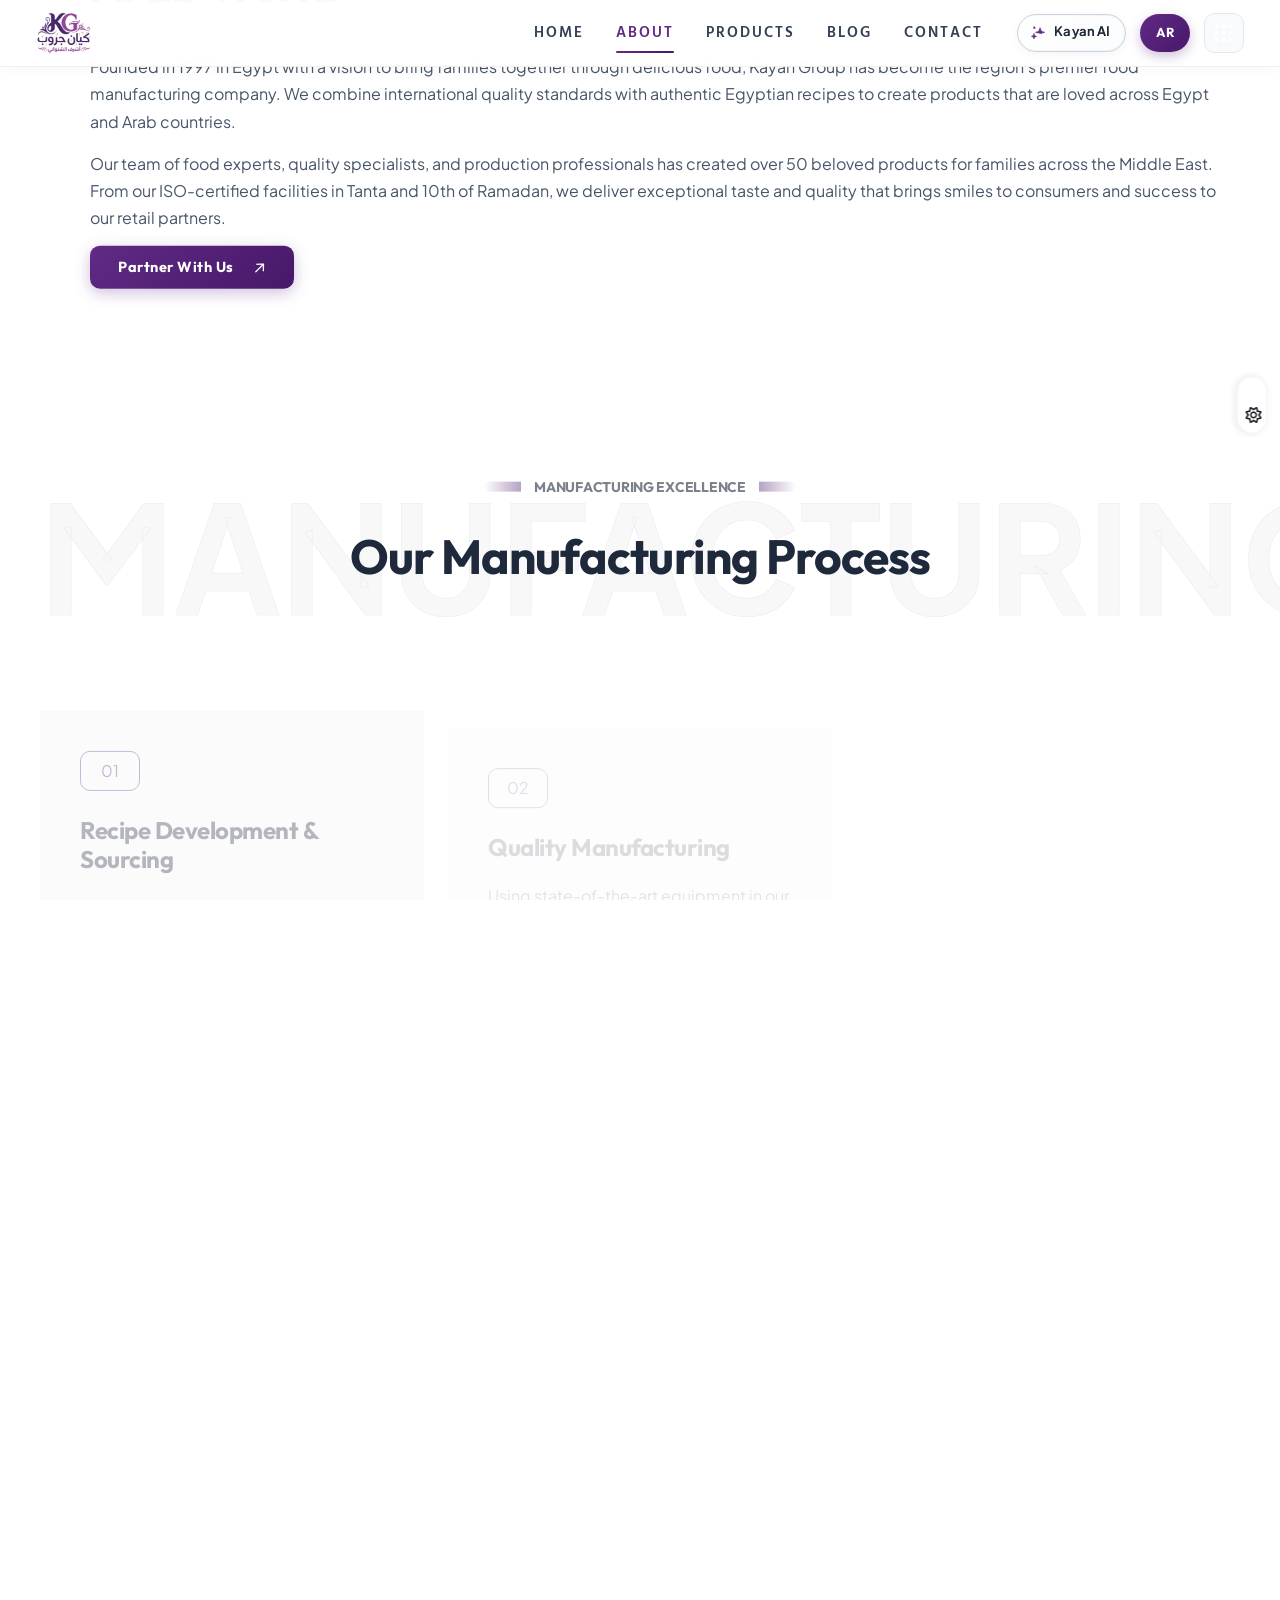
==== commit 4e1eca1d: "size fix" ====
--- a/about.html
+++ b/about.html
@@ -269,7 +269,7 @@
     <div id="smooth-wrapper">
         <div id="smooth-content">
 
-            <section class="page-header" data-background="assets/img/bg-img/page-header-bg.jpg">
+            <section class="page-header">
                 <div class="overlay"></div>
                 <div class="shapes">
                     <div class="shape shape-1"><img src="assets/img/shapes/page-header-shape-1.png" alt="shape"></div>
@@ -397,7 +397,7 @@
             <!-- ./ counter-section -->
 
             <div class="running-text running-3">
-                <div class="bg-img" data-background="assets/img/bg-img/running-bg.jpg"></div>
+                <div class="bg-img"></div>
                 <div class="carouselTicker carouselTicker-nav" data-speed="fast">
                     <ul class="text-anim carouselTicker__list scroller__inner inner-3">
                         <li>Premium Chocolates</li>
